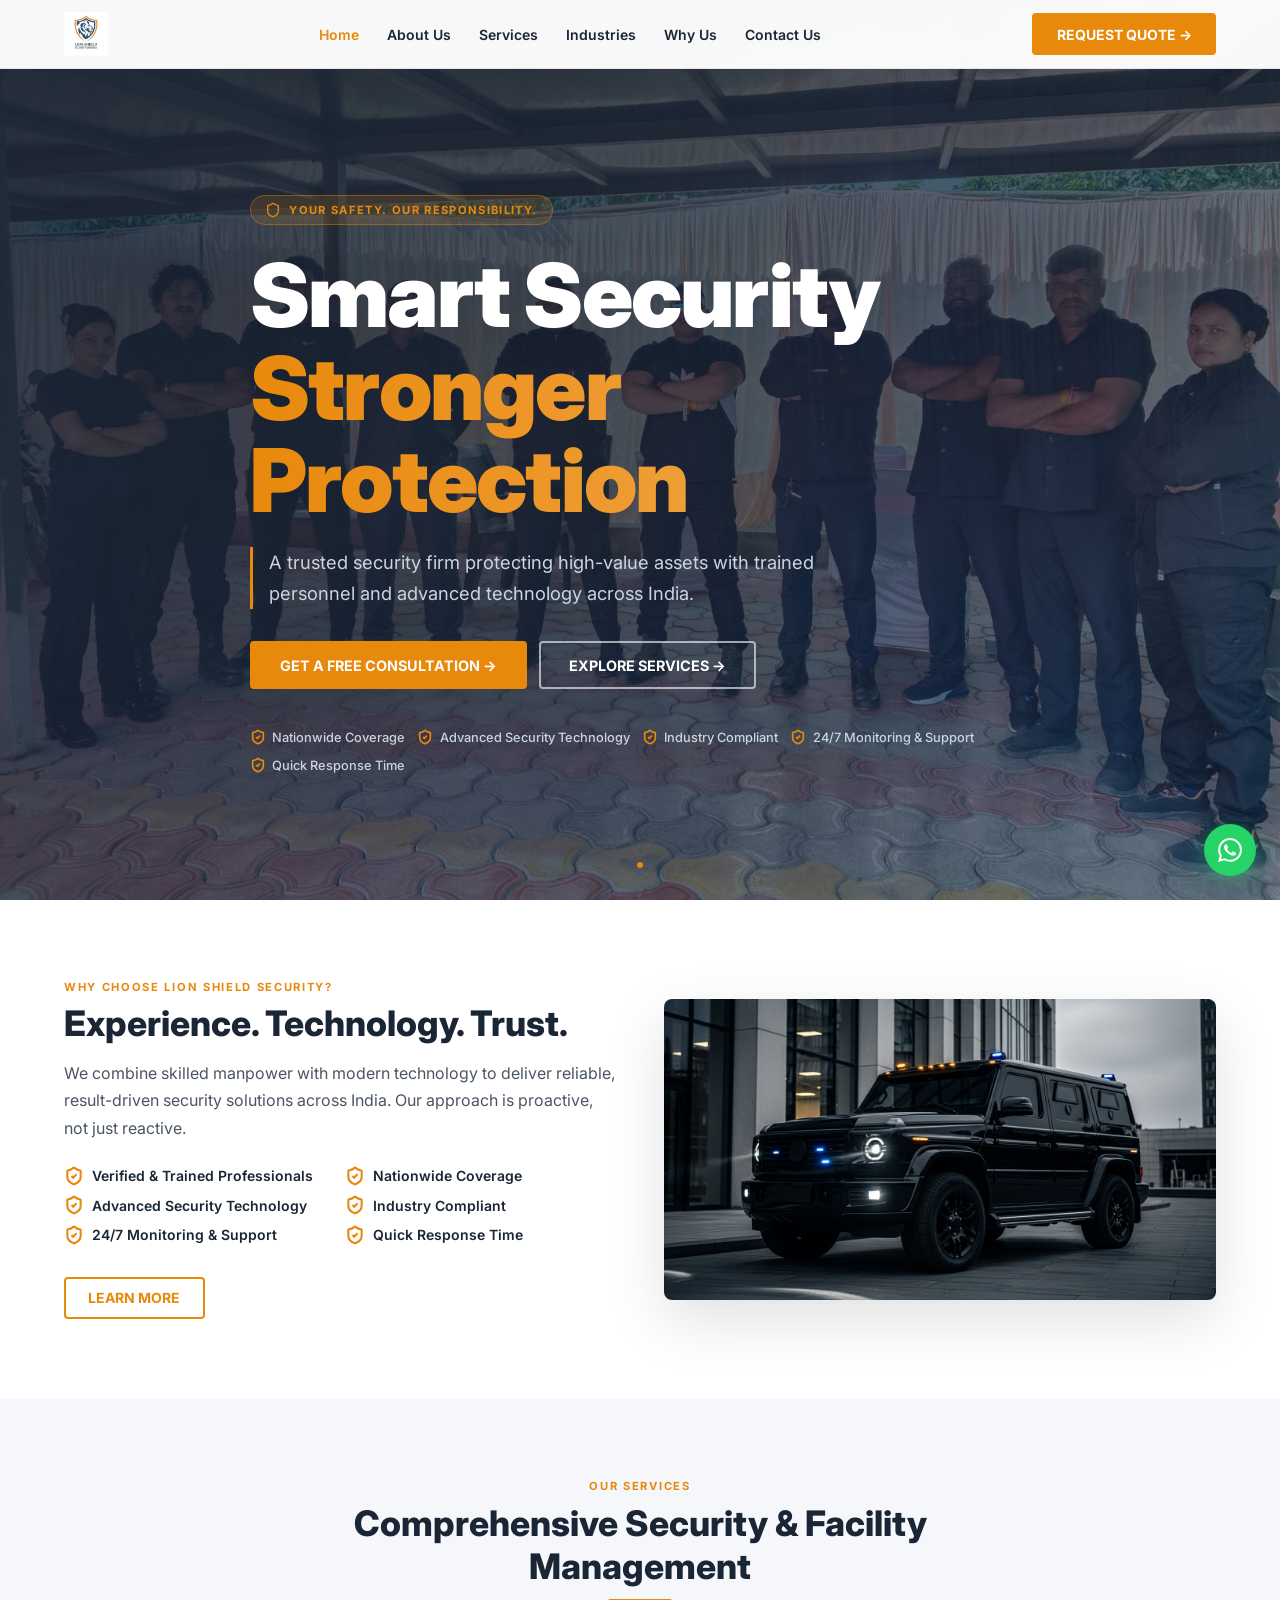
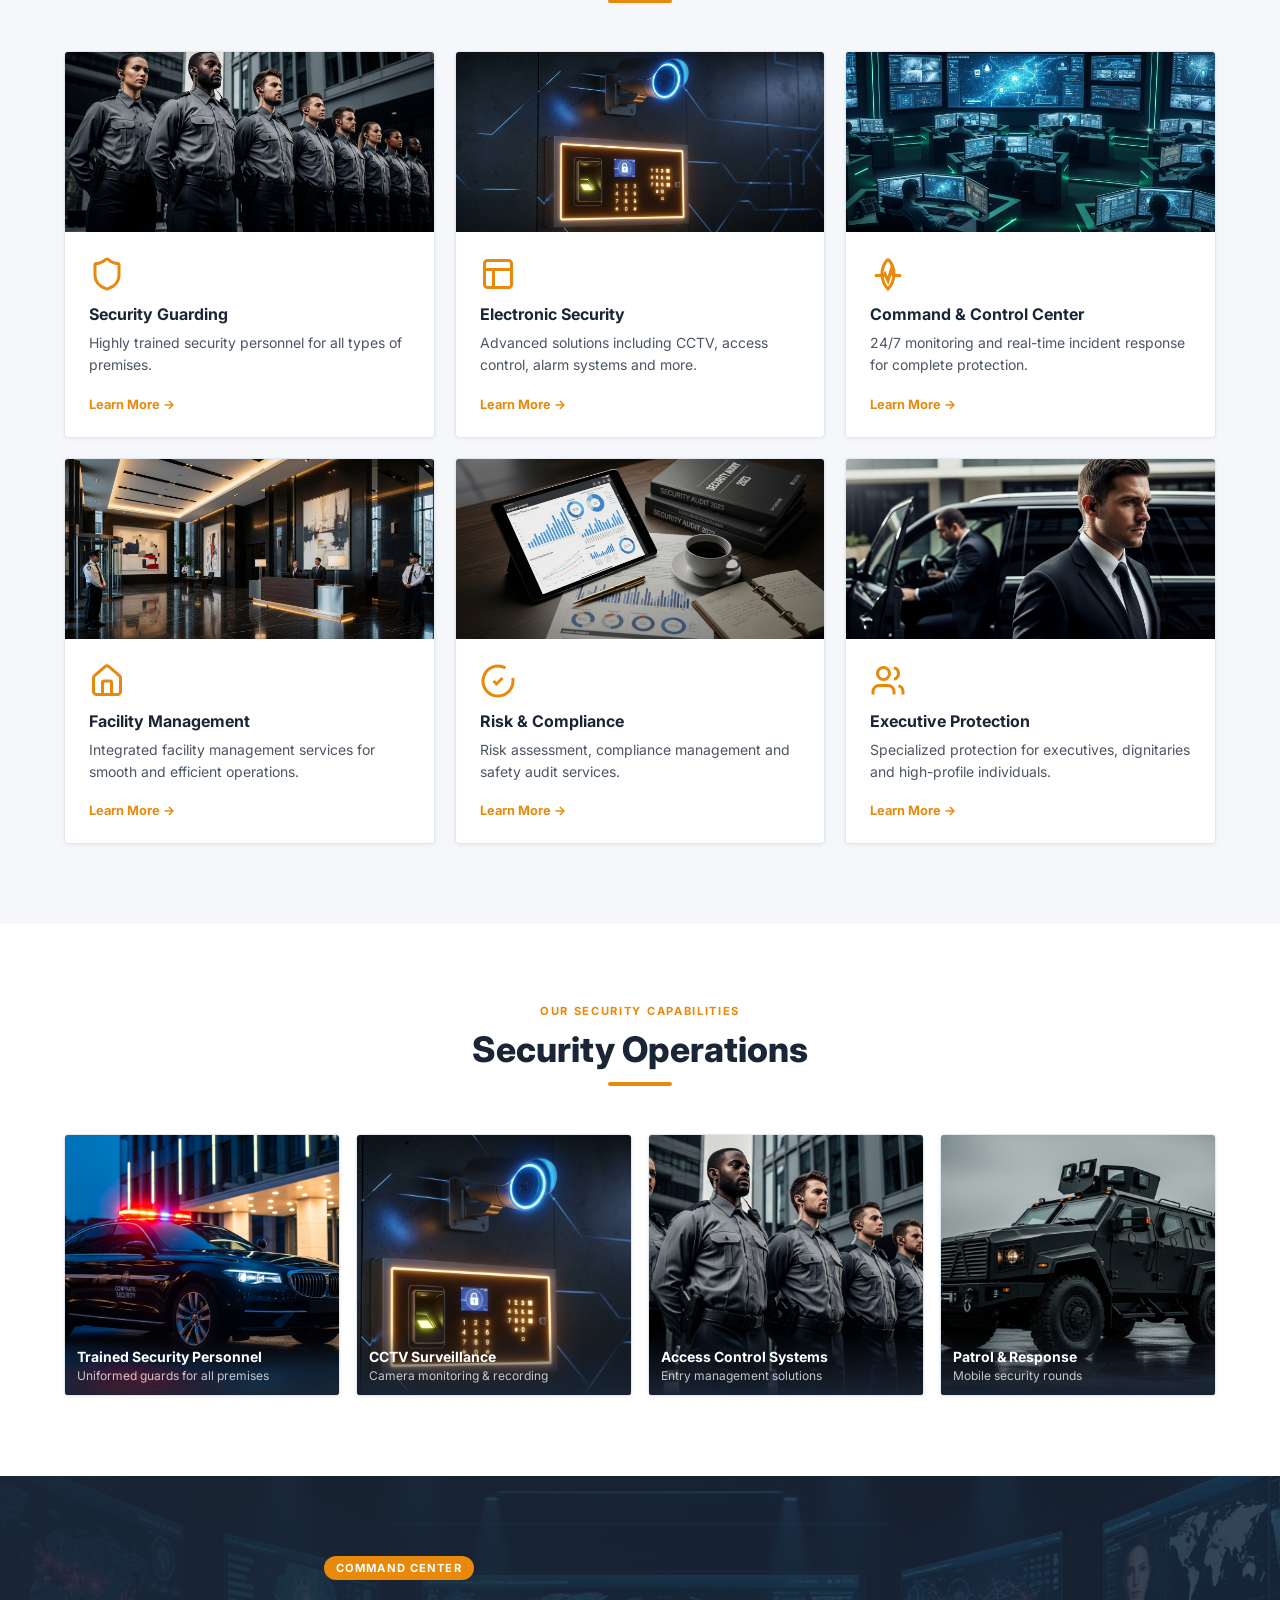
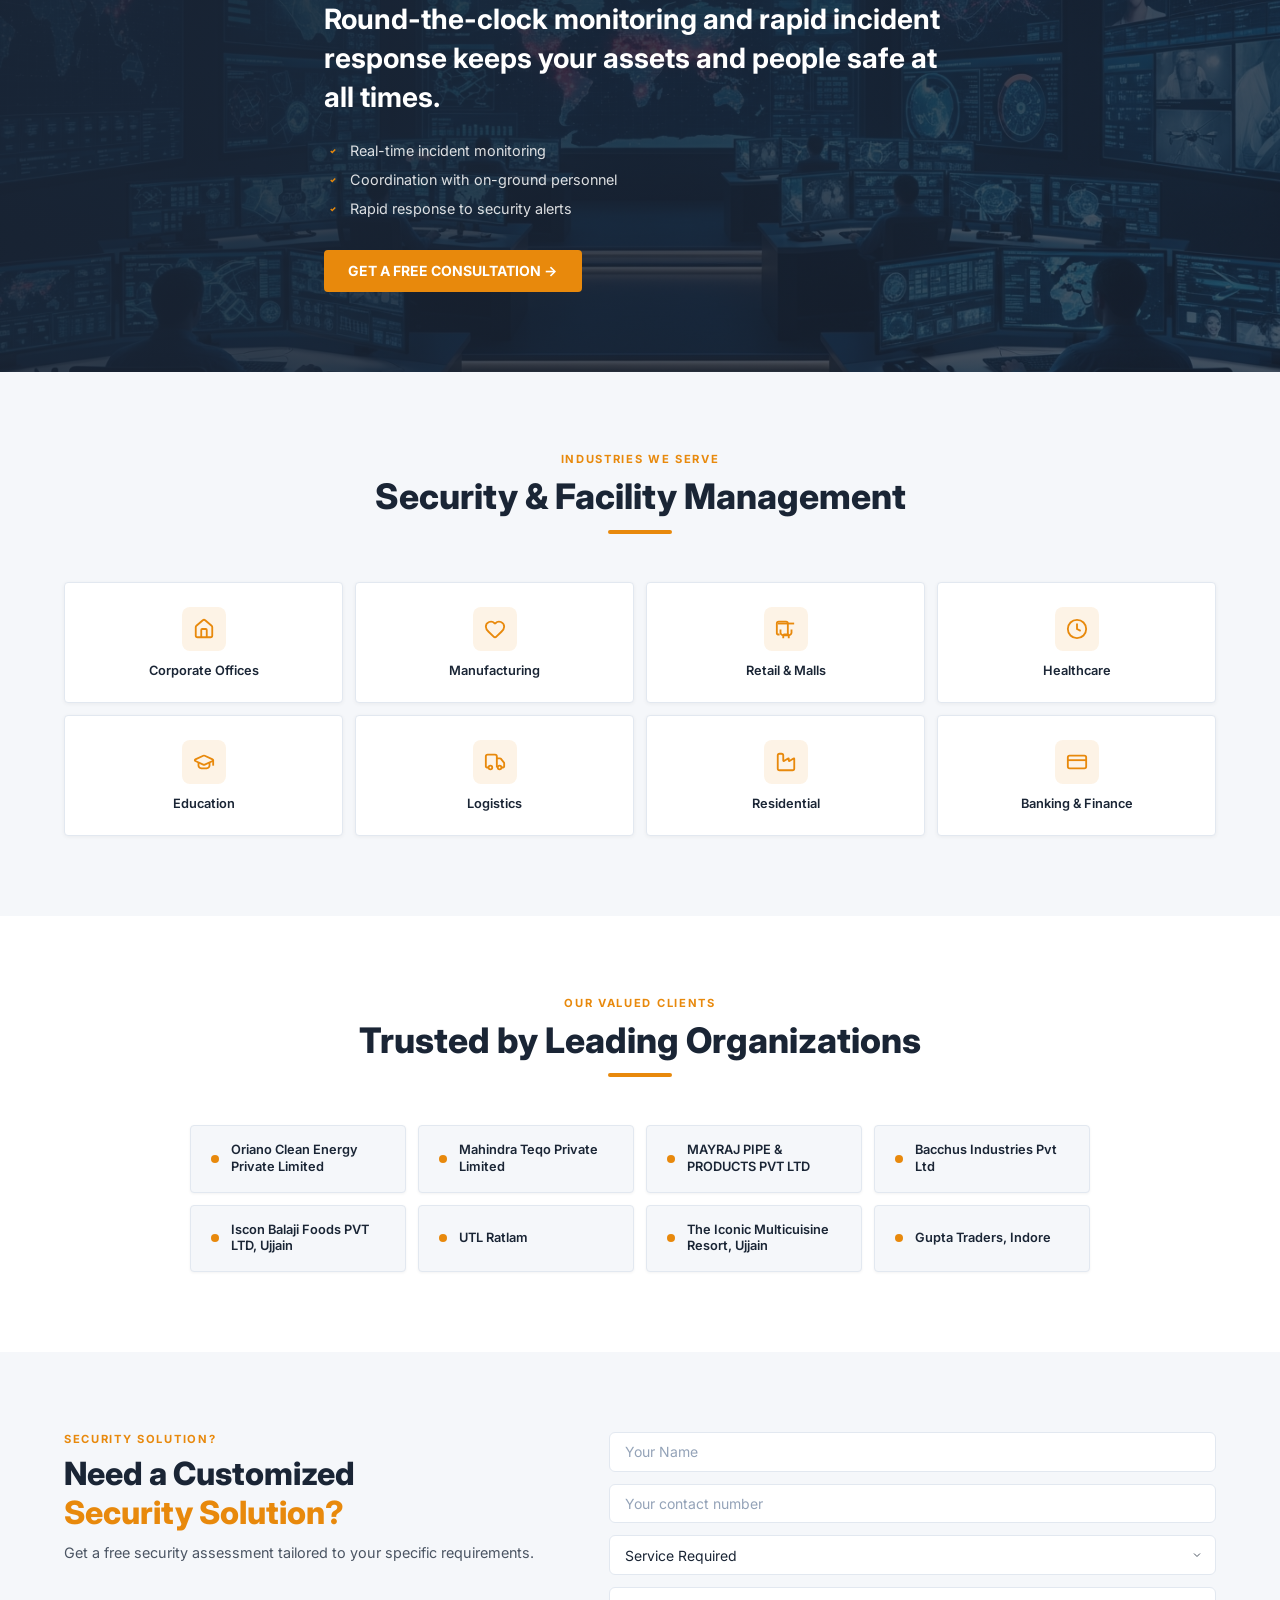
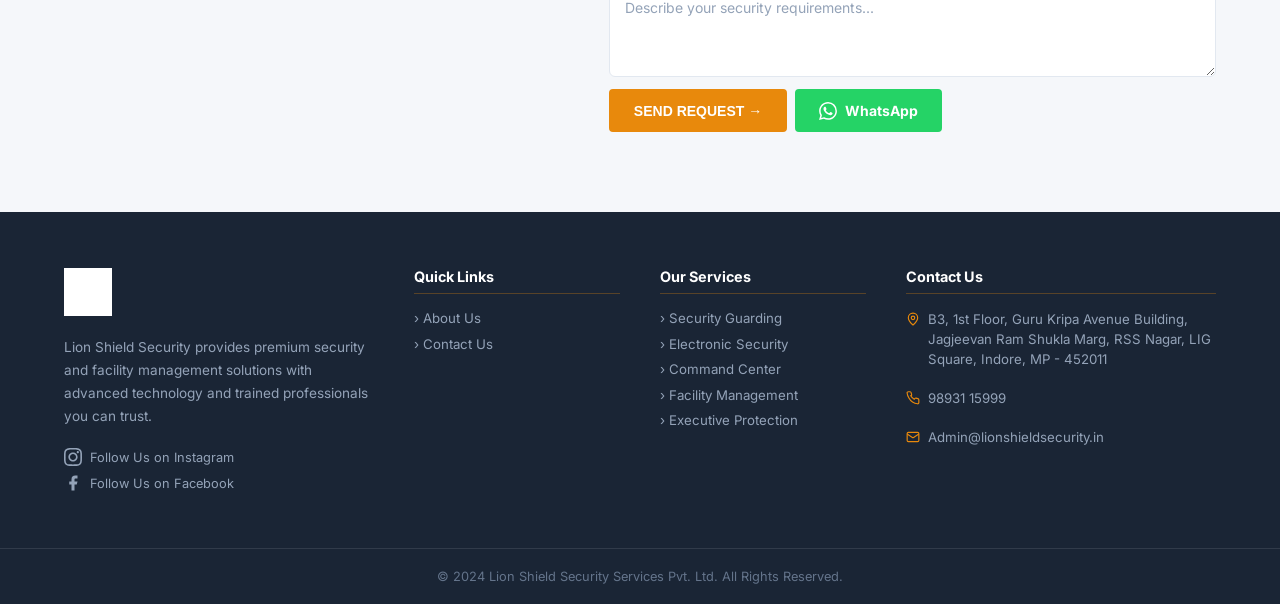
==== index.html @ ebe248c6 "Initial commit: Lion Shield Security website" ====
<!DOCTYPE html>
<html lang="en">
<head>
  <meta charset="UTF-8" />
  <meta name="viewport" content="width=device-width, initial-scale=1.0" />
  <title>Lion Shield Security</title>
  <meta name="description" content="Lion Shield Security — premium security and facility management solutions with advanced technology and trained professionals." />
  <link rel="icon" type="image/svg+xml" href="favicon.svg" />
  <link rel="preconnect" href="https://fonts.googleapis.com" />
  <link rel="preconnect" href="https://fonts.gstatic.com" crossorigin />
  <link href="https://fonts.googleapis.com/css2?family=Inter:wght@400;500;600;700;800;900&display=swap" rel="stylesheet" />
  <link rel="stylesheet" href="style.css" />
</head>
<body>

<!-- NAVBAR -->
<header class="navbar" id="navbar">
  <div class="container nav-inner">
    <a href="index.html" class="logo">
      <img src="logo.jpeg" alt="Lion Shield Security" class="logo-img" />
    </a>
    <nav class="nav-links">
      <a href="index.html" class="nav-link active">Home</a>
      <a href="about.html" class="nav-link">About Us</a>
      <a href="index.html#services" class="nav-link">Services</a>
      <a href="index.html#industries" class="nav-link">Industries</a>
      <a href="index.html#why-us" class="nav-link">Why Us</a>
      <a href="contact.html" class="nav-link">Contact Us</a>
    </nav>
    <div class="nav-actions">
      <a href="contact.html" class="btn btn-primary">REQUEST QUOTE →</a>
      <button class="hamburger" id="hamburger" aria-label="Toggle menu">
        <span></span><span></span><span></span>
      </button>
    </div>
  </div>
  <!-- Mobile Menu -->
  <div class="mobile-menu" id="mobileMenu">
    <a href="index.html" class="mobile-link">Home</a>
    <a href="about.html" class="mobile-link">About Us</a>
    <a href="index.html#services" class="mobile-link">Services</a>
    <a href="index.html#industries" class="mobile-link">Industries</a>
    <a href="index.html#why-us" class="mobile-link">Why Us</a>
    <a href="contact.html" class="mobile-link">Contact Us</a>
  </div>
</header>

<!-- HERO -->
<section class="hero" id="home">
  <div class="hero-bg">
    <img src="hero.jpeg" alt="Security Operations" class="hero-img" />
    <div class="hero-overlay"></div>
  </div>
  <div class="container hero-content">
    <div class="hero-badge">
      <svg width="16" height="16" viewBox="0 0 24 24" fill="none" stroke="currentColor" stroke-width="2"><path d="M20 13c0 5-3.5 7.5-7.66 8.95a1 1 0 0 1-.67-.01C7.5 20.5 4 18 4 13V6a1 1 0 0 1 1-1c2 0 4.5-1.2 6.24-2.72a1.17 1.17 0 0 1 1.52 0C14.51 3.81 17 5 19 5a1 1 0 0 1 1 1z"/></svg>
      Your Safety. Our Responsibility.
    </div>
    <h1 class="hero-title">
      <span class="text-white">Smart Security</span>
      <span class="text-gradient">Stronger Protection</span>
    </h1>
    <p class="hero-desc">A trusted security firm protecting high-value assets with trained personnel and advanced technology across India.</p>
    <div class="hero-btns">
      <a href="contact.html" class="btn btn-primary btn-lg">GET A FREE CONSULTATION →</a>
      <a href="index.html#services" class="btn btn-outline btn-lg">EXPLORE SERVICES →</a>
    </div>
    <div class="hero-features">
      <div class="hero-feature">
        <svg width="16" height="16" viewBox="0 0 24 24" fill="none" stroke="#E8890C" stroke-width="2.5"><path d="m9 12 2 2 4-4"/><path d="M20 13c0 5-3.5 7.5-7.66 8.95a1 1 0 0 1-.67-.01C7.5 20.5 4 18 4 13V6a1 1 0 0 1 1-1c2 0 4.5-1.2 6.24-2.72a1.17 1.17 0 0 1 1.52 0C14.51 3.81 17 5 19 5a1 1 0 0 1 1 1z"/></svg>
        Nationwide Coverage
      </div>
      <div class="hero-feature">
        <svg width="16" height="16" viewBox="0 0 24 24" fill="none" stroke="#E8890C" stroke-width="2.5"><path d="m9 12 2 2 4-4"/><path d="M20 13c0 5-3.5 7.5-7.66 8.95a1 1 0 0 1-.67-.01C7.5 20.5 4 18 4 13V6a1 1 0 0 1 1-1c2 0 4.5-1.2 6.24-2.72a1.17 1.17 0 0 1 1.52 0C14.51 3.81 17 5 19 5a1 1 0 0 1 1 1z"/></svg>
        Advanced Security Technology
      </div>
      <div class="hero-feature">
        <svg width="16" height="16" viewBox="0 0 24 24" fill="none" stroke="#E8890C" stroke-width="2.5"><path d="m9 12 2 2 4-4"/><path d="M20 13c0 5-3.5 7.5-7.66 8.95a1 1 0 0 1-.67-.01C7.5 20.5 4 18 4 13V6a1 1 0 0 1 1-1c2 0 4.5-1.2 6.24-2.72a1.17 1.17 0 0 1 1.52 0C14.51 3.81 17 5 19 5a1 1 0 0 1 1 1z"/></svg>
        Industry Compliant
      </div>
      <div class="hero-feature">
        <svg width="16" height="16" viewBox="0 0 24 24" fill="none" stroke="#E8890C" stroke-width="2.5"><path d="m9 12 2 2 4-4"/><path d="M20 13c0 5-3.5 7.5-7.66 8.95a1 1 0 0 1-.67-.01C7.5 20.5 4 18 4 13V6a1 1 0 0 1 1-1c2 0 4.5-1.2 6.24-2.72a1.17 1.17 0 0 1 1.52 0C14.51 3.81 17 5 19 5a1 1 0 0 1 1 1z"/></svg>
        24/7 Monitoring & Support
      </div>
      <div class="hero-feature">
        <svg width="16" height="16" viewBox="0 0 24 24" fill="none" stroke="#E8890C" stroke-width="2.5"><path d="m9 12 2 2 4-4"/><path d="M20 13c0 5-3.5 7.5-7.66 8.95a1 1 0 0 1-.67-.01C7.5 20.5 4 18 4 13V6a1 1 0 0 1 1-1c2 0 4.5-1.2 6.24-2.72a1.17 1.17 0 0 1 1.52 0C14.51 3.81 17 5 19 5a1 1 0 0 1 1 1z"/></svg>
        Quick Response Time
      </div>
    </div>
  </div>
  <div class="hero-scroll">
    <div class="scroll-dot"></div>
  </div>
</section>

<!-- WHY CHOOSE US -->
<section class="why-us section-pad bg-white" id="why-us">
  <div class="container why-grid">
    <div class="why-content fade-in">
      <div class="section-label">Why Choose Lion Shield Security?</div>
      <h2 class="section-title">Experience. Technology. Trust.</h2>
      <p class="section-desc">We combine skilled manpower with modern technology to deliver reliable, result-driven security solutions across India. Our approach is proactive, not just reactive.</p>
      <div class="why-features">
        <div class="why-feature">
          <svg width="20" height="20" viewBox="0 0 24 24" fill="none" stroke="#E8890C" stroke-width="2.5"><path d="m9 12 2 2 4-4"/><path d="M20 13c0 5-3.5 7.5-7.66 8.95a1 1 0 0 1-.67-.01C7.5 20.5 4 18 4 13V6a1 1 0 0 1 1-1c2 0 4.5-1.2 6.24-2.72a1.17 1.17 0 0 1 1.52 0C14.51 3.81 17 5 19 5a1 1 0 0 1 1 1z"/></svg>
          Verified & Trained Professionals
        </div>
        <div class="why-feature">
          <svg width="20" height="20" viewBox="0 0 24 24" fill="none" stroke="#E8890C" stroke-width="2.5"><path d="m9 12 2 2 4-4"/><path d="M20 13c0 5-3.5 7.5-7.66 8.95a1 1 0 0 1-.67-.01C7.5 20.5 4 18 4 13V6a1 1 0 0 1 1-1c2 0 4.5-1.2 6.24-2.72a1.17 1.17 0 0 1 1.52 0C14.51 3.81 17 5 19 5a1 1 0 0 1 1 1z"/></svg>
          Nationwide Coverage
        </div>
        <div class="why-feature">
          <svg width="20" height="20" viewBox="0 0 24 24" fill="none" stroke="#E8890C" stroke-width="2.5"><path d="m9 12 2 2 4-4"/><path d="M20 13c0 5-3.5 7.5-7.66 8.95a1 1 0 0 1-.67-.01C7.5 20.5 4 18 4 13V6a1 1 0 0 1 1-1c2 0 4.5-1.2 6.24-2.72a1.17 1.17 0 0 1 1.52 0C14.51 3.81 17 5 19 5a1 1 0 0 1 1 1z"/></svg>
          Advanced Security Technology
        </div>
        <div class="why-feature">
          <svg width="20" height="20" viewBox="0 0 24 24" fill="none" stroke="#E8890C" stroke-width="2.5"><path d="m9 12 2 2 4-4"/><path d="M20 13c0 5-3.5 7.5-7.66 8.95a1 1 0 0 1-.67-.01C7.5 20.5 4 18 4 13V6a1 1 0 0 1 1-1c2 0 4.5-1.2 6.24-2.72a1.17 1.17 0 0 1 1.52 0C14.51 3.81 17 5 19 5a1 1 0 0 1 1 1z"/></svg>
          Industry Compliant
        </div>
        <div class="why-feature">
          <svg width="20" height="20" viewBox="0 0 24 24" fill="none" stroke="#E8890C" stroke-width="2.5"><path d="m9 12 2 2 4-4"/><path d="M20 13c0 5-3.5 7.5-7.66 8.95a1 1 0 0 1-.67-.01C7.5 20.5 4 18 4 13V6a1 1 0 0 1 1-1c2 0 4.5-1.2 6.24-2.72a1.17 1.17 0 0 1 1.52 0C14.51 3.81 17 5 19 5a1 1 0 0 1 1 1z"/></svg>
          24/7 Monitoring & Support
        </div>
        <div class="why-feature">
          <svg width="20" height="20" viewBox="0 0 24 24" fill="none" stroke="#E8890C" stroke-width="2.5"><path d="m9 12 2 2 4-4"/><path d="M20 13c0 5-3.5 7.5-7.66 8.95a1 1 0 0 1-.67-.01C7.5 20.5 4 18 4 13V6a1 1 0 0 1 1-1c2 0 4.5-1.2 6.24-2.72a1.17 1.17 0 0 1 1.52 0C14.51 3.81 17 5 19 5a1 1 0 0 1 1 1z"/></svg>
          Quick Response Time
        </div>
      </div>
      <a href="about.html" class="btn btn-outline-dark">LEARN MORE</a>
    </div>
    <div class="why-image fade-in">
      <img src="images/vehicle-suv.png" alt="Security Vehicle" />
    </div>
  </div>
</section>

<!-- SERVICES -->
<section class="services section-pad bg-light" id="services">
  <div class="container">
    <div class="section-header">
      <div class="section-label">Our Services</div>
      <h2 class="section-title">Comprehensive Security & Facility Management</h2>
      <div class="title-bar mx-auto"></div>
    </div>
    <div class="services-grid">
      <div class="service-card fade-in">
        <div class="service-img">
          <img src="images/service-guarding.png" alt="Security Guarding" />
        </div>
        <div class="service-body">
          <div class="service-icon">
            <svg viewBox="0 0 24 24" fill="none" stroke="currentColor" stroke-width="2"><path d="M20 13c0 5-3.5 7.5-7.66 8.95a1 1 0 0 1-.67-.01C7.5 20.5 4 18 4 13V6a1 1 0 0 1 1-1c2 0 4.5-1.2 6.24-2.72a1.17 1.17 0 0 1 1.52 0C14.51 3.81 17 5 19 5a1 1 0 0 1 1 1z"/></svg>
          </div>
          <h3>Security Guarding</h3>
          <p>Highly trained security personnel for all types of premises.</p>
          <a href="contact.html" class="service-link">Learn More →</a>
        </div>
      </div>
      <div class="service-card fade-in">
        <div class="service-img">
          <img src="images/service-electronic.png" alt="Electronic Security" />
        </div>
        <div class="service-body">
          <div class="service-icon">
            <svg viewBox="0 0 24 24" fill="none" stroke="currentColor" stroke-width="2"><rect width="18" height="18" x="3" y="3" rx="2"/><path d="M3 9h18M9 21V9"/></svg>
          </div>
          <h3>Electronic Security</h3>
          <p>Advanced solutions including CCTV, access control, alarm systems and more.</p>
          <a href="contact.html" class="service-link">Learn More →</a>
        </div>
      </div>
      <div class="service-card fade-in">
        <div class="service-img">
          <img src="images/service-command.png" alt="Command & Control Center" />
        </div>
        <div class="service-body">
          <div class="service-icon">
            <svg viewBox="0 0 24 24" fill="none" stroke="currentColor" stroke-width="2"><path d="M3.22 13H9.5l.5-1 2 4.5 2-7 1.5 3.5h5.27"/><path d="M12 2a14.5 14.5 0 0 0 0 20 14.5 14.5 0 0 0 0-20"/></svg>
          </div>
          <h3>Command & Control Center</h3>
          <p>24/7 monitoring and real-time incident response for complete protection.</p>
          <a href="contact.html" class="service-link">Learn More →</a>
        </div>
      </div>
      <div class="service-card fade-in">
        <div class="service-img">
          <img src="images/service-facility.png" alt="Facility Management" />
        </div>
        <div class="service-body">
          <div class="service-icon">
            <svg viewBox="0 0 24 24" fill="none" stroke="currentColor" stroke-width="2"><path d="M3 10a2 2 0 0 1 .709-1.528l7-6a2 2 0 0 1 2.582 0l7 6A2 2 0 0 1 21 10v9a2 2 0 0 1-2 2H5a2 2 0 0 1-2-2z"/><path d="M15 21v-8a1 1 0 0 0-1-1h-4a1 1 0 0 0-1 1v8"/></svg>
          </div>
          <h3>Facility Management</h3>
          <p>Integrated facility management services for smooth and efficient operations.</p>
          <a href="contact.html" class="service-link">Learn More →</a>
        </div>
      </div>
      <div class="service-card fade-in">
        <div class="service-img">
          <img src="images/service-risk.png" alt="Risk & Compliance" />
        </div>
        <div class="service-body">
          <div class="service-icon">
            <svg viewBox="0 0 24 24" fill="none" stroke="currentColor" stroke-width="2"><path d="M21.801 10A10 10 0 1 1 17 3.335"/><path d="m9 12 2 2 4-4"/></svg>
          </div>
          <h3>Risk & Compliance</h3>
          <p>Risk assessment, compliance management and safety audit services.</p>
          <a href="contact.html" class="service-link">Learn More →</a>
        </div>
      </div>
      <div class="service-card fade-in">
        <div class="service-img">
          <img src="images/service-executive.png" alt="Executive Protection" />
        </div>
        <div class="service-body">
          <div class="service-icon">
            <svg viewBox="0 0 24 24" fill="none" stroke="currentColor" stroke-width="2"><path d="M16 21v-2a4 4 0 0 0-4-4H6a4 4 0 0 0-4 4v2"/><circle cx="9" cy="7" r="4"/><path d="M22 21v-2a4 4 0 0 0-3-3.87"/><path d="M16 3.128a4 4 0 0 1 0 7.744"/></svg>
          </div>
          <h3>Executive Protection</h3>
          <p>Specialized protection for executives, dignitaries and high-profile individuals.</p>
          <a href="contact.html" class="service-link">Learn More →</a>
        </div>
      </div>
    </div>
  </div>
</section>

<!-- SECURITY CAPABILITIES -->
<section class="capabilities section-pad bg-white">
  <div class="container">
    <div class="section-header">
      <div class="section-label">Our Security Capabilities</div>
      <h2 class="section-title">Security Operations</h2>
      <div class="title-bar mx-auto"></div>
    </div>
    <div class="caps-grid">
      <div class="cap-card fade-in">
        <div class="cap-img">
          <img src="images/fleet-patrol.png" alt="Trained Security Personnel" />
          <div class="cap-overlay">
            <h3>Trained Security Personnel</h3>
            <p>Uniformed guards for all premises</p>
          </div>
        </div>
      </div>
      <div class="cap-card fade-in">
        <div class="cap-img">
          <img src="images/service-electronic.png" alt="CCTV Surveillance" />
          <div class="cap-overlay">
            <h3>CCTV Surveillance</h3>
            <p>Camera monitoring & recording</p>
          </div>
        </div>
      </div>
      <div class="cap-card fade-in">
        <div class="cap-img">
          <img src="images/service-guarding.png" alt="Access Control Systems" />
          <div class="cap-overlay">
            <h3>Access Control Systems</h3>
            <p>Entry management solutions</p>
          </div>
        </div>
      </div>
      <div class="cap-card fade-in">
        <div class="cap-img">
          <img src="images/fleet-armored.png" alt="Patrol & Response" />
          <div class="cap-overlay">
            <h3>Patrol & Response</h3>
            <p>Mobile security rounds</p>
          </div>
        </div>
      </div>
    </div>
  </div>
</section>

<!-- COMMAND CENTER BANNER -->
<section class="command-banner">
  <img src="images/command-center.png" alt="Command Center" class="command-bg" />
  <div class="command-overlay"></div>
  <div class="container command-content">
    <div class="command-badge">Command Center</div>
    <h2>Round-the-clock monitoring and rapid incident response keeps your assets and people safe at all times.</h2>
    <ul class="command-list">
      <li>
        <svg viewBox="0 0 24 24" fill="none" stroke="#E8890C" stroke-width="2"><path d="m9 12 2 2 4-4"/></svg>
        Real-time incident monitoring
      </li>
      <li>
        <svg viewBox="0 0 24 24" fill="none" stroke="#E8890C" stroke-width="2"><path d="m9 12 2 2 4-4"/></svg>
        Coordination with on-ground personnel
      </li>
      <li>
        <svg viewBox="0 0 24 24" fill="none" stroke="#E8890C" stroke-width="2"><path d="m9 12 2 2 4-4"/></svg>
        Rapid response to security alerts
      </li>
    </ul>
    <a href="contact.html" class="btn btn-primary">GET A FREE CONSULTATION →</a>
  </div>
</section>

<!-- INDUSTRIES -->
<section class="industries section-pad bg-light" id="industries">
  <div class="container">
    <div class="section-header">
      <div class="section-label">Industries We Serve</div>
      <h2 class="section-title">Security & Facility Management</h2>
      <div class="title-bar mx-auto"></div>
    </div>
    <div class="industries-grid">
      <div class="industry-card fade-in">
        <div class="industry-icon">
          <svg viewBox="0 0 24 24" fill="none" stroke="currentColor" stroke-width="2"><path d="M3 10a2 2 0 0 1 .709-1.528l7-6a2 2 0 0 1 2.582 0l7 6A2 2 0 0 1 21 10v9a2 2 0 0 1-2 2H5a2 2 0 0 1-2-2z"/><path d="M15 21v-8a1 1 0 0 0-1-1h-4a1 1 0 0 0-1 1v8"/></svg>
        </div>
        <span>Corporate Offices</span>
      </div>
      <div class="industry-card fade-in">
        <div class="industry-icon">
          <svg viewBox="0 0 24 24" fill="none" stroke="currentColor" stroke-width="2"><path d="M2 9.5a5.5 5.5 0 0 1 9.591-3.676.56.56 0 0 0 .818 0A5.49 5.49 0 0 1 22 9.5c0 2.29-1.5 4-3 5.5l-5.492 5.313a2 2 0 0 1-3 .019L5 15c-1.5-1.5-3-3.2-3-5.5"/></svg>
        </div>
        <span>Manufacturing</span>
      </div>
      <div class="industry-card fade-in">
        <div class="industry-icon">
          <svg viewBox="0 0 24 24" fill="none" stroke="currentColor" stroke-width="2"><path d="M6 12.5V16a6 3 0 0 0 12 0v-3.5"/><path d="M3.103 6.034h17.794"/><path d="M14 18V6a2 2 0 0 0-2-2H4a2 2 0 0 0-2 2v11a1 1 0 0 0 1 1h2"/><path d="M9 22v-3a1 1 0 0 1 1-1h4a1 1 0 0 1 1 1v3"/></svg>
        </div>
        <span>Retail & Malls</span>
      </div>
      <div class="industry-card fade-in">
        <div class="industry-icon">
          <svg viewBox="0 0 24 24" fill="none" stroke="currentColor" stroke-width="2"><path d="M12 6v6l4 2"/><circle cx="12" cy="12" r="10"/></svg>
        </div>
        <span>Healthcare</span>
      </div>
      <div class="industry-card fade-in">
        <div class="industry-icon">
          <svg viewBox="0 0 24 24" fill="none" stroke="currentColor" stroke-width="2"><path d="M21.42 10.922a1 1 0 0 0-.019-1.838L12.83 5.18a2 2 0 0 0-1.66 0L2.6 9.08a1 1 0 0 0 0 1.832l8.57 3.908a2 2 0 0 0 1.66 0z"/><path d="M22 10v6"/><path d="M6 12.5V16a6 3 0 0 0 12 0v-3.5"/></svg>
        </div>
        <span>Education</span>
      </div>
      <div class="industry-card fade-in">
        <div class="industry-icon">
          <svg viewBox="0 0 24 24" fill="none" stroke="currentColor" stroke-width="2"><path d="M19 18h2a1 1 0 0 0 1-1v-3.65a1 1 0 0 0-.22-.624l-3.48-4.35A1 1 0 0 0 17.52 8H14"/><path d="M14 18V6a2 2 0 0 0-2-2H4a2 2 0 0 0-2 2v11a1 1 0 0 0 1 1h2"/><circle cx="7" cy="18" r="2"/><circle cx="17" cy="18" r="2"/></svg>
        </div>
        <span>Logistics</span>
      </div>
      <div class="industry-card fade-in">
        <div class="industry-icon">
          <svg viewBox="0 0 24 24" fill="none" stroke="currentColor" stroke-width="2"><path d="M3 19a2 2 0 0 0 2 2h14a2 2 0 0 0 2-2V8.5a.5.5 0 0 0-.769-.422l-4.462 2.844A.5.5 0 0 1 15 10.5v-2a.5.5 0 0 0-.769-.422L9.77 10.922A.5.5 0 0 1 9 10.5V5a2 2 0 0 0-2-2H5a2 2 0 0 0-2 2z"/></svg>
        </div>
        <span>Residential</span>
      </div>
      <div class="industry-card fade-in">
        <div class="industry-icon">
          <svg viewBox="0 0 24 24" fill="none" stroke="currentColor" stroke-width="2"><rect width="20" height="14" x="2" y="5" rx="2"/><line x1="2" x2="22" y1="10" y2="10"/></svg>
        </div>
        <span>Banking & Finance</span>
      </div>
    </div>
  </div>
</section>

<!-- CLIENTS -->
<section class="clients section-pad bg-white">
  <div class="container">
    <div class="section-header">
      <div class="section-label">Our Valued Clients</div>
      <h2 class="section-title">Trusted by Leading Organizations</h2>
      <div class="title-bar mx-auto"></div>
    </div>
    <div class="clients-grid">
      <div class="client-card fade-in"><div class="client-dot"></div><span>Oriano Clean Energy Private Limited</span></div>
      <div class="client-card fade-in"><div class="client-dot"></div><span>Mahindra Teqo Private Limited</span></div>
      <div class="client-card fade-in"><div class="client-dot"></div><span>MAYRAJ PIPE & PRODUCTS PVT LTD</span></div>
      <div class="client-card fade-in"><div class="client-dot"></div><span>Bacchus Industries Pvt Ltd</span></div>
      <div class="client-card fade-in"><div class="client-dot"></div><span>Iscon Balaji Foods PVT LTD, Ujjain</span></div>
      <div class="client-card fade-in"><div class="client-dot"></div><span>UTL Ratlam</span></div>
      <div class="client-card fade-in"><div class="client-dot"></div><span>The Iconic Multicuisine Resort, Ujjain</span></div>
      <div class="client-card fade-in"><div class="client-dot"></div><span>Gupta Traders, Indore</span></div>
    </div>
  </div>
</section>

<!-- CTA / REQUEST QUOTE -->
<section class="cta-section section-pad bg-light">
  <div class="container cta-inner">
    <div class="cta-text fade-in">
      <div class="section-label">Security Solution?</div>
      <h2 class="cta-title">Need a Customized <br><span class="text-accent">Security Solution?</span></h2>
      <p>Get a free security assessment tailored to your specific requirements.</p>
    </div>
    <div class="cta-form fade-in">
      <form>
        <input type="text" placeholder="Your Name" class="form-input" />
        <input type="tel" placeholder="Your contact number" class="form-input" />
        <select class="form-input form-select">
          <option value="">Service Required</option>
          <option>Security Guarding</option>
          <option>Electronic Security</option>
          <option>Command & Control Center</option>
          <option>Facility Management</option>
          <option>Risk & Compliance</option>
          <option>Executive Protection</option>
        </select>
        <textarea class="form-input form-textarea" rows="3" placeholder="Describe your security requirements..."></textarea>
        <div class="cta-form-btns">
          <button type="submit" class="btn btn-primary">SEND REQUEST →</button>
          <a href="https://wa.me/919893115999?text=Hi%2C%20I'd%20like%20to%20request%20a%20security%20quote." target="_blank" class="btn btn-whatsapp">
            <svg width="18" height="18" viewBox="0 0 24 24" fill="currentColor"><path d="M17.472 14.382c-.297-.149-1.758-.867-2.03-.967-.273-.099-.471-.148-.67.15-.197.297-.767.966-.94 1.164-.173.199-.347.223-.644.075-.297-.15-1.255-.463-2.39-1.475-.883-.788-1.48-1.761-1.653-2.059-.173-.297-.018-.458.13-.606.134-.133.298-.347.446-.52.149-.174.198-.298.298-.497.099-.198.05-.371-.025-.52-.075-.149-.669-1.612-.916-2.207-.242-.579-.487-.5-.669-.51-.173-.008-.371-.01-.57-.01-.198 0-.52.074-.792.372-.272.297-1.04 1.016-1.04 2.479 0 1.462 1.065 2.875 1.213 3.074.149.198 2.096 3.2 5.077 4.487.709.306 1.262.489 1.694.625.712.227 1.36.195 1.871.118.571-.085 1.758-.719 2.006-1.413.248-.694.248-1.289.173-1.413-.074-.124-.272-.198-.57-.347m-5.421 7.403h-.004a9.87 9.87 0 0 1-5.031-1.378l-.361-.214-3.741.982.998-3.648-.235-.374a9.86 9.86 0 0 1-1.51-5.26c.001-5.45 4.436-9.884 9.888-9.884 2.64 0 5.122 1.03 6.988 2.898a9.825 9.825 0 0 1 2.893 6.994c-.003 5.45-4.437 9.884-9.885 9.884m8.413-18.297A11.815 11.815 0 0 0 12.05 0C5.495 0 .16 5.335.157 11.892c0 2.096.547 4.142 1.588 5.945L.057 24l6.305-1.654a11.882 11.882 0 0 0 5.683 1.448h.005c6.554 0 11.89-5.335 11.893-11.893a11.821 11.821 0 0 0-3.48-8.413z"/></svg>
            WhatsApp
          </a>
        </div>
      </form>
    </div>
  </div>
</section>

<!-- FOOTER -->
<footer class="footer">
  <div class="container footer-grid">
    <div class="footer-brand">
      <div class="logo footer-logo">
        <img src="logo.jpeg" alt="Lion Shield Security" class="logo-img" />
      </div>
      <p>Lion Shield Security provides premium security and facility management solutions with advanced technology and trained professionals you can trust.</p>
      <a href="https://www.instagram.com/lion_shield_mp?igsh=a2U0Y2tpaGhpNG1w" target="_blank" class="footer-social">
        <svg width="18" height="18" viewBox="0 0 24 24" fill="currentColor"><path d="M12 2.163c3.204 0 3.584.012 4.85.07 3.252.148 4.771 1.691 4.919 4.919.058 1.265.069 1.645.069 4.849 0 3.205-.012 3.584-.069 4.849-.149 3.225-1.664 4.771-4.919 4.919-1.266.058-1.644.07-4.85.07-3.204 0-3.584-.012-4.849-.07-3.26-.149-4.771-1.699-4.919-4.92-.058-1.265-.07-1.644-.07-4.849 0-3.204.013-3.583.07-4.849.149-3.227 1.664-4.771 4.919-4.919 1.266-.057 1.645-.069 4.849-.069zm0-2.163c-3.259 0-3.667.014-4.947.072-4.358.2-6.78 2.618-6.98 6.98-.059 1.281-.073 1.689-.073 4.948 0 3.259.014 3.668.072 4.948.2 4.358 2.618 6.78 6.98 6.98 1.281.058 1.689.072 4.948.072 3.259 0 3.668-.014 4.948-.072 4.354-.2 6.782-2.618 6.979-6.98.059-1.28.073-1.689.073-4.948 0-3.259-.014-3.667-.072-4.947-.196-4.354-2.617-6.78-6.979-6.98-1.281-.059-1.69-.073-4.949-.073zm0 5.838c-3.403 0-6.162 2.759-6.162 6.162s2.759 6.163 6.162 6.163 6.162-2.759 6.162-6.163c0-3.403-2.759-6.162-6.162-6.162zm0 10.162c-2.209 0-4-1.79-4-4 0-2.209 1.791-4 4-4s4 1.791 4 4c0 2.21-1.791 4-4 4zm6.406-11.845c-.796 0-1.441.645-1.441 1.44s.645 1.44 1.441 1.44c.795 0 1.439-.645 1.439-1.44s-.644-1.44-1.439-1.44z"/></svg>
        Follow Us on Instagram
      </a>
      <a href="https://www.facebook.com/profile.php?id=61590416889529" target="_blank" class="footer-social">
        <svg width="18" height="18" viewBox="0 0 24 24" fill="currentColor"><path d="M18 2h-3a5 5 0 0 0-5 5v3H7v4h3v8h4v-8h3l1-4h-4V7a1 1 0 0 1 1-1h3z"/></svg>
        Follow Us on Facebook
      </a>
    </div>
    <div class="footer-col">
      <h4>Quick Links</h4>
      <ul>
        <li><a href="about.html">› About Us</a></li>
        <li><a href="contact.html">› Contact Us</a></li>
      </ul>
    </div>
    <div class="footer-col">
      <h4>Our Services</h4>
      <ul>
        <li><a href="index.html#services">› Security Guarding</a></li>
        <li><a href="index.html#services">› Electronic Security</a></li>
        <li><a href="index.html#services">› Command Center</a></li>
        <li><a href="index.html#services">› Facility Management</a></li>
        <li><a href="index.html#services">› Executive Protection</a></li>
      </ul>
    </div>
    <div class="footer-col">
      <h4>Contact Us</h4>
      <ul class="footer-contact">
        <li>
          <svg width="14" height="14" viewBox="0 0 24 24" fill="none" stroke="#E8890C" stroke-width="2"><path d="M20 10c0 4.993-5.539 10.193-7.399 11.799a1 1 0 0 1-1.202 0C9.539 20.193 4 14.993 4 10a8 8 0 0 1 16 0"/><circle cx="12" cy="10" r="3"/></svg>
          B3, 1st Floor, Guru Kripa Avenue Building, Jagjeevan Ram Shukla Marg, RSS Nagar, LIG Square, Indore, MP - 452011
        </li>
        <li>
          <svg width="14" height="14" viewBox="0 0 24 24" fill="none" stroke="#E8890C" stroke-width="2"><path d="M22 16.92v3a2 2 0 0 1-2.18 2 19.79 19.79 0 0 1-8.63-3.07A19.5 19.5 0 0 1 4.99 12 19.79 19.79 0 0 1 1.88 3.4 2 2 0 0 1 3.89 1.25h3a2 2 0 0 1 2 1.72 12.84 12.84 0 0 0 .7 2.81 2 2 0 0 1-.45 2.11L8.09 8a16 16 0 0 0 6 6l1.27-1.27a2 2 0 0 1 2.11-.45 12.84 12.84 0 0 0 2.81.7A2 2 0 0 1 22 14.92z"/></svg>
          <a href="tel:9893115999">98931 15999</a>
        </li>
        <li>
          <svg width="14" height="14" viewBox="0 0 24 24" fill="none" stroke="#E8890C" stroke-width="2"><rect width="20" height="16" x="2" y="4" rx="2"/><path d="m22 7-8.97 5.7a1.94 1.94 0 0 1-2.06 0L2 7"/></svg>
          <a href="mailto:Admin@lionshieldsecurity.in">Admin@lionshieldsecurity.in</a>
        </li>
      </ul>
    </div>
  </div>
  <div class="footer-bottom">
    <div class="container">
      <p>© 2024 Lion Shield Security Services Pvt. Ltd. All Rights Reserved.</p>
    </div>
  </div>
</footer>

<!-- WhatsApp Float -->
<a href="https://wa.me/919893115999?text=Hi%2C%20I%20would%20like%20to%20enquire%20about%20your%20security%20services." target="_blank" class="whatsapp-float" aria-label="WhatsApp">
  <svg width="24" height="24" viewBox="0 0 24 24" fill="currentColor"><path d="M17.472 14.382c-.297-.149-1.758-.867-2.03-.967-.273-.099-.471-.148-.67.15-.197.297-.767.966-.94 1.164-.173.199-.347.223-.644.075-.297-.15-1.255-.463-2.39-1.475-.883-.788-1.48-1.761-1.653-2.059-.173-.297-.018-.458.13-.606.134-.133.298-.347.446-.52.149-.174.198-.298.298-.497.099-.198.05-.371-.025-.52-.075-.149-.669-1.612-.916-2.207-.242-.579-.487-.5-.669-.51-.173-.008-.371-.01-.57-.01-.198 0-.52.074-.792.372-.272.297-1.04 1.016-1.04 2.479 0 1.462 1.065 2.875 1.213 3.074.149.198 2.096 3.2 5.077 4.487.709.306 1.262.489 1.694.625.712.227 1.36.195 1.871.118.571-.085 1.758-.719 2.006-1.413.248-.694.248-1.289.173-1.413-.074-.124-.272-.198-.57-.347m-5.421 7.403h-.004a9.87 9.87 0 0 1-5.031-1.378l-.361-.214-3.741.982.998-3.648-.235-.374a9.86 9.86 0 0 1-1.51-5.26c.001-5.45 4.436-9.884 9.888-9.884 2.64 0 5.122 1.03 6.988 2.898a9.825 9.825 0 0 1 2.893 6.994c-.003 5.45-4.437 9.884-9.885 9.884m8.413-18.297A11.815 11.815 0 0 0 12.05 0C5.495 0 .16 5.335.157 11.892c0 2.096.547 4.142 1.588 5.945L.057 24l6.305-1.654a11.882 11.882 0 0 0 5.683 1.448h.005c6.554 0 11.89-5.335 11.893-11.893a11.821 11.821 0 0 0-3.48-8.413z"/></svg>
</a>

<script src="main.js"></script>
</body>
</html>
---- style.css ----
/* ============================================================
   LION SHIELD SECURITY — style.css
   Colors: Primary #1A2535 (dark navy), Accent #E8890C (orange)
   Light bg #F5F7FA, Border #E2E8F0
   ============================================================ */

*, *::before, *::after { box-sizing: border-box; margin: 0; padding: 0; }

:root {
  --primary: #1A2535;
  --accent: #E8890C;
  --accent-hover: #C97B0A;
  --accent-light: rgba(232,137,12,0.1);
  --light: #F5F7FA;
  --border: #E2E8F0;
  --text: #1A2535;
  --muted: #4B5563;
  --white: #fff;
}

html { scroll-behavior: smooth; }
body { font-family: 'Inter', sans-serif; color: var(--text); background: var(--white); overflow-x: hidden; }

a { text-decoration: none; color: inherit; }
img { display: block; max-width: 100%; }

/* CONTAINER */
.container { max-width: 1200px; margin: 0 auto; padding: 0 1.5rem; }
.section-pad { padding: 4rem 0; }
@media (min-width: 768px) { .section-pad { padding: 5rem 0; } }

/* TYPOGRAPHY UTILITIES */
.text-white { color: #fff; }
.text-gradient { background: linear-gradient(to right, #E8890C, #F5AE58); -webkit-background-clip: text; -webkit-text-fill-color: transparent; background-clip: text; }
.text-accent { color: var(--accent); }
.bg-white { background: var(--white); }
.bg-light { background: var(--light); }
.mx-auto { margin-left: auto; margin-right: auto; }

/* SECTION HEADER */
.section-header { text-align: center; max-width: 680px; margin: 0 auto 3rem; }
.section-label { font-size: 0.7rem; font-weight: 700; letter-spacing: 0.15em; text-transform: uppercase; color: var(--accent); margin-bottom: 0.6rem; }
.section-title { font-size: 1.75rem; font-weight: 800; color: var(--primary); line-height: 1.2; margin-bottom: 0.75rem; }
@media (min-width: 768px) { .section-title { font-size: 2.2rem; } }
.title-bar { width: 4rem; height: 4px; background: var(--accent); border-radius: 2px; }
.title-bar.mx-auto { margin: 0 auto; }

/* BUTTONS */
.btn { display: inline-flex; align-items: center; gap: 0.5rem; padding: 0.65rem 1.4rem; font-size: 0.875rem; font-weight: 700; border-radius: 4px; border: 2px solid transparent; cursor: pointer; transition: all 0.2s; white-space: nowrap; }
.btn-primary { background: var(--accent); color: #fff; border-color: var(--accent); }
.btn-primary:hover { background: var(--accent-hover); border-color: var(--accent-hover); }
.btn-outline { background: transparent; color: #fff; border-color: rgba(255,255,255,0.6); }
.btn-outline:hover { background: rgba(255,255,255,0.1); border-color: #fff; }
.btn-outline-dark { background: transparent; color: var(--accent); border-color: var(--accent); }
.btn-outline-dark:hover { background: var(--accent); color: #fff; }
.btn-whatsapp { background: #25D366; color: #fff; border-color: #25D366; }
.btn-whatsapp:hover { background: #1da851; border-color: #1da851; }
.btn-lg { padding: 0.85rem 1.75rem; font-size: 0.9rem; }
.btn-sm { padding: 0.45rem 1rem; font-size: 0.8rem; }

/* ============================================================
   NAVBAR
   ============================================================ */
.navbar {
  position: fixed; top: 0; left: 0; right: 0; z-index: 100;
  background: rgba(255,255,255,0.97);
  backdrop-filter: blur(12px);
  border-bottom: 1px solid var(--border);
  transition: box-shadow 0.3s;
}
.navbar.scrolled { box-shadow: 0 2px 20px rgba(0,0,0,0.08); }
.nav-inner { display: flex; align-items: center; justify-content: space-between; height: 68px; gap: 1rem; }

.logo { display: flex; align-items: center; }
.logo-img { height: 44px; width: auto; object-fit: contain; display: block; }

.nav-links { display: none; align-items: center; gap: 1.75rem; }
@media (min-width: 1024px) { .nav-links { display: flex; } }
.nav-link { font-size: 0.875rem; font-weight: 600; color: var(--primary); transition: color 0.2s; }
.nav-link:hover, .nav-link.active { color: var(--accent); }

.nav-actions { display: flex; align-items: center; gap: 0.75rem; }
.nav-actions .btn { display: none; }
@media (min-width: 1024px) { .nav-actions .btn { display: inline-flex; } }

.hamburger { display: flex; flex-direction: column; gap: 5px; background: none; border: none; cursor: pointer; padding: 4px; }
.hamburger span { display: block; width: 22px; height: 2px; background: var(--primary); border-radius: 2px; transition: all 0.3s; }
.hamburger.open span:nth-child(1) { transform: translateY(7px) rotate(45deg); }
.hamburger.open span:nth-child(2) { opacity: 0; }
.hamburger.open span:nth-child(3) { transform: translateY(-7px) rotate(-45deg); }
@media (min-width: 1024px) { .hamburger { display: none; } }

.mobile-menu { display: none; flex-direction: column; padding: 0.5rem 1.5rem 1rem; border-top: 1px solid var(--border); background: var(--white); }
.mobile-menu.open { display: flex; }
.mobile-link { padding: 0.75rem 0; font-size: 1rem; font-weight: 600; color: var(--primary); border-bottom: 1px solid var(--border); transition: color 0.2s; }
.mobile-link:last-child { border-bottom: none; }
.mobile-link:hover { color: var(--accent); }

/* ============================================================
   HERO
   ============================================================ */
.hero { position: relative; min-height: 100vh; display: flex; align-items: center; overflow: hidden; padding-top: 68px; }
.hero-bg { position: absolute; inset: 0; }
.hero-img { width: 100%; height: 100%; object-fit: cover; object-position: center; }
.hero-overlay { position: absolute; inset: 0; background: linear-gradient(135deg, rgba(26,37,53,0.92) 0%, rgba(26,37,53,0.7) 60%, rgba(26,37,53,0.5) 100%); }
.hero-content { position: relative; z-index: 2; padding: 4rem 0; max-width: 780px; text-align: left; }
.hero-badge { display: inline-flex; align-items: center; gap: 0.5rem; background: rgba(232,137,12,0.15); border: 1px solid rgba(232,137,12,0.4); color: var(--accent); font-size: 0.7rem; font-weight: 700; letter-spacing: 0.12em; text-transform: uppercase; padding: 0.4rem 0.9rem; border-radius: 50px; margin-bottom: 1.5rem; }
.hero-badge svg { flex-shrink: 0; }
.hero-title { font-size: clamp(2.5rem, 7vw, 5.5rem); font-weight: 900; line-height: 1.05; letter-spacing: -0.02em; margin-bottom: 1.25rem; }
.hero-title span { display: block; }
.hero-desc { font-size: clamp(1rem, 2vw, 1.15rem); color: #cbd5e1; max-width: 580px; margin-bottom: 2rem; line-height: 1.7; border-left: 3px solid var(--accent); padding-left: 1rem; }
.hero-btns { display: flex; flex-wrap: wrap; gap: 0.75rem; margin-bottom: 2.5rem; }
.hero-features { display: flex; flex-wrap: wrap; gap: 0.75rem; }
.hero-feature { display: flex; align-items: center; gap: 0.4rem; color: #cbd5e1; font-size: 0.8rem; font-weight: 500; }
.hero-scroll { position: absolute; bottom: 2rem; left: 50%; transform: translateX(-50%); z-index: 2; }
.scroll-dot { width: 6px; height: 6px; background: var(--accent); border-radius: 50%; animation: scrollBounce 2s infinite; }
@keyframes scrollBounce { 0%,100%{transform:translateY(0)} 50%{transform:translateY(8px)} }

/* ============================================================
   WHY US
   ============================================================ */
.why-grid { display: grid; grid-template-columns: 1fr; gap: 3rem; align-items: center; }
@media (min-width: 1024px) { .why-grid { grid-template-columns: 1fr 1fr; } }
.why-content .section-label { margin-bottom: 0.5rem; }
.why-content .section-title { margin-bottom: 1rem; }
.section-desc { color: var(--muted); line-height: 1.7; margin-bottom: 1.5rem; font-size: 1rem; }
.why-features { display: grid; grid-template-columns: 1fr 1fr; gap: 0.6rem; margin-bottom: 2rem; }
.why-feature { display: flex; align-items: center; gap: 0.5rem; font-size: 0.875rem; font-weight: 600; color: var(--primary); }
.why-image img { width: 100%; border-radius: 8px; box-shadow: 0 20px 60px rgba(0,0,0,0.12); }

/* ============================================================
   SERVICES
   ============================================================ */
.services-grid { display: grid; grid-template-columns: 1fr; gap: 1.25rem; }
@media (min-width: 640px) { .services-grid { grid-template-columns: 1fr 1fr; } }
@media (min-width: 1024px) { .services-grid { grid-template-columns: repeat(3, 1fr); } }
.service-card { background: var(--white); border: 1px solid var(--border); border-radius: 4px; overflow: hidden; transition: all 0.3s; box-shadow: 0 1px 4px rgba(0,0,0,0.06); }
.service-card:hover { border-color: rgba(232,137,12,0.5); box-shadow: 0 8px 30px rgba(0,0,0,0.1); }
.service-img { height: 180px; overflow: hidden; position: relative; }
.service-img img { width: 100%; height: 100%; object-fit: cover; transform: scale(1); transition: transform 0.7s; }
.service-card:hover .service-img img { transform: scale(1.05); }
.service-body { padding: 1.5rem; }
.service-icon { width: 36px; height: 36px; color: var(--accent); margin-bottom: 0.75rem; }
.service-icon svg { width: 100%; height: 100%; }
.service-body h3 { font-size: 1rem; font-weight: 700; color: var(--primary); margin-bottom: 0.5rem; }
.service-body p { font-size: 0.875rem; color: var(--muted); line-height: 1.6; margin-bottom: 1rem; }
.service-link { font-size: 0.8rem; font-weight: 700; color: var(--accent); transition: color 0.2s; }
.service-link:hover { color: var(--accent-hover); }

/* ============================================================
   CAPABILITIES
   ============================================================ */
.caps-grid { display: grid; grid-template-columns: 1fr 1fr; gap: 1rem; }
@media (min-width: 768px) { .caps-grid { grid-template-columns: repeat(4, 1fr); } }
.cap-card { border-radius: 4px; overflow: hidden; border: 1px solid var(--border); box-shadow: 0 1px 4px rgba(0,0,0,0.06); }
.cap-img { position: relative; height: 220px; overflow: hidden; }
@media (min-width: 768px) { .cap-img { height: 260px; } }
.cap-img img { width: 100%; height: 100%; object-fit: cover; transition: transform 0.5s; }
.cap-card:hover .cap-img img { transform: scale(1.06); }
.cap-overlay { position: absolute; bottom: 0; left: 0; right: 0; background: linear-gradient(to top, rgba(26,37,53,0.92) 0%, transparent 100%); padding: 1rem 0.75rem 0.75rem; }
.cap-overlay h3 { font-size: 0.875rem; font-weight: 700; color: #fff; margin-bottom: 0.2rem; }
.cap-overlay p { font-size: 0.75rem; color: rgba(255,255,255,0.75); }

/* ============================================================
   COMMAND CENTER BANNER
   ============================================================ */
.command-banner { position: relative; overflow: hidden; padding: 5rem 0; }
.command-bg { position: absolute; inset: 0; width: 100%; height: 100%; object-fit: cover; }
.command-overlay { position: absolute; inset: 0; background: linear-gradient(135deg, rgba(26,37,53,0.95) 0%, rgba(26,37,53,0.75) 100%); }
.command-content { position: relative; z-index: 2; max-width: 680px; }
.command-badge { display: inline-block; background: var(--accent); color: #fff; font-size: 0.7rem; font-weight: 700; letter-spacing: 0.1em; text-transform: uppercase; padding: 0.3rem 0.75rem; border-radius: 50px; margin-bottom: 1.25rem; }
.command-content h2 { font-size: clamp(1.25rem, 3vw, 1.75rem); font-weight: 700; color: #fff; line-height: 1.4; margin-bottom: 1.5rem; }
.command-list { list-style: none; display: flex; flex-direction: column; gap: 0.7rem; margin-bottom: 2rem; }
.command-list li { display: flex; align-items: center; gap: 0.5rem; color: rgba(255,255,255,0.85); font-size: 0.9rem; }
.command-list li svg { width: 18px; height: 18px; flex-shrink: 0; }

/* ============================================================
   INDUSTRIES
   ============================================================ */
.industries-grid { display: grid; grid-template-columns: 1fr 1fr; gap: 0.75rem; }
@media (min-width: 640px) { .industries-grid { grid-template-columns: repeat(4, 1fr); } }
.industry-card { background: var(--white); border: 1px solid var(--border); border-radius: 4px; padding: 1.5rem 1rem; display: flex; flex-direction: column; align-items: center; text-align: center; gap: 0.75rem; transition: all 0.3s; box-shadow: 0 1px 4px rgba(0,0,0,0.05); cursor: default; }
.industry-card:hover { border-color: var(--accent); box-shadow: 0 4px 20px rgba(0,0,0,0.08); }
.industry-icon { width: 44px; height: 44px; background: var(--accent-light); border-radius: 8px; display: flex; align-items: center; justify-content: center; transition: background 0.3s; }
.industry-card:hover .industry-icon { background: var(--accent); }
.industry-icon svg { width: 22px; height: 22px; stroke: var(--accent); transition: stroke 0.3s; }
.industry-card:hover .industry-icon svg { stroke: #fff; }
.industry-card span { font-size: 0.8rem; font-weight: 600; color: var(--primary); }

/* ============================================================
   CLIENTS
   ============================================================ */
.clients-grid { display: grid; grid-template-columns: 1fr; gap: 0.75rem; max-width: 900px; margin: 0 auto; }
@media (min-width: 640px) { .clients-grid { grid-template-columns: 1fr 1fr; } }
@media (min-width: 1024px) { .clients-grid { grid-template-columns: repeat(4, 1fr); } }
.client-card { background: var(--light); border: 1px solid var(--border); border-radius: 4px; padding: 1rem 1.25rem; display: flex; align-items: center; gap: 0.75rem; transition: border-color 0.2s; box-shadow: 0 1px 3px rgba(0,0,0,0.05); }
.client-card:hover { border-color: rgba(232,137,12,0.4); }
.client-dot { width: 8px; height: 8px; background: var(--accent); border-radius: 50%; flex-shrink: 0; }
.client-card span { font-size: 0.8rem; font-weight: 600; color: var(--primary); line-height: 1.3; }

/* ============================================================
   CTA / REQUEST QUOTE
   ============================================================ */
.cta-inner { display: grid; grid-template-columns: 1fr; gap: 2.5rem; align-items: start; }
@media (min-width: 1024px) { .cta-inner { grid-template-columns: 1fr 1.2fr; } }
.cta-title { font-size: clamp(1.4rem, 3vw, 2rem); font-weight: 800; color: var(--primary); line-height: 1.2; margin-bottom: 0.75rem; }
.cta-text p { font-size: 0.9rem; color: var(--muted); }
.cta-form form { display: flex; flex-direction: column; gap: 0.75rem; }
.form-input { width: 100%; background: var(--white); border: 1px solid var(--border); border-radius: 6px; padding: 0.65rem 0.9rem; font-size: 0.875rem; color: var(--text); font-family: inherit; transition: border-color 0.2s, box-shadow 0.2s; outline: none; }
.form-input:focus { border-color: var(--accent); box-shadow: 0 0 0 3px rgba(232,137,12,0.12); }
.form-input::placeholder { color: #94a3b8; }
.form-select { appearance: none; background-image: url("data:image/svg+xml,%3Csvg xmlns='http://www.w3.org/2000/svg' width='12' height='12' viewBox='0 0 24 24' fill='none' stroke='%234B5563' stroke-width='2'%3E%3Cpath d='m6 9 6 6 6-6'/%3E%3C/svg%3E"); background-repeat: no-repeat; background-position: right 0.75rem center; padding-right: 2rem; }
.form-textarea { resize: vertical; min-height: 90px; }
.cta-form-btns { display: flex; flex-wrap: wrap; gap: 0.5rem; }

/* CONTACT FORM SECTION */
.form-section { display: grid; grid-template-columns: 1fr; gap: 3rem; }
@media (min-width: 1024px) { .form-section { grid-template-columns: 1fr 1.4fr; align-items: start; } }
.form-info .title-bar { margin-bottom: 1.25rem; }
.form-info > p { color: var(--muted); font-size: 0.9rem; line-height: 1.7; margin-bottom: 1.5rem; }
.info-hours { display: flex; flex-direction: column; gap: 0.9rem; }
.info-hour { display: flex; align-items: flex-start; gap: 0.75rem; }
.info-hour svg { flex-shrink: 0; margin-top: 2px; }
.info-hour strong { display: block; font-size: 0.875rem; color: var(--primary); }
.info-hour span { font-size: 0.8rem; color: var(--muted); }
.contact-form { display: flex; flex-direction: column; gap: 1rem; }
.form-row { display: grid; grid-template-columns: 1fr; gap: 1rem; }
@media (min-width: 640px) { .form-row { grid-template-columns: 1fr 1fr; } }
.form-group { display: flex; flex-direction: column; gap: 0.35rem; }
.form-group label { font-size: 0.8rem; font-weight: 600; color: var(--primary); }
.form-btns { display: flex; flex-wrap: wrap; gap: 0.75rem; padding-top: 0.25rem; }

/* ============================================================
   FOOTER
   ============================================================ */
.footer { background: var(--primary); padding: 3.5rem 0 0; }
.footer-grid { display: grid; grid-template-columns: 1fr; gap: 2.5rem; margin-bottom: 3rem; }
@media (min-width: 768px) { .footer-grid { grid-template-columns: 1.5fr 1fr 1fr 1.5fr; } }
.footer-brand p { font-size: 0.85rem; color: #94a3b8; line-height: 1.7; margin: 1.25rem 0; }
.footer-logo .logo-img { height: 48px; filter: brightness(0) invert(1); }
.footer-social { display: inline-flex; align-items: center; gap: 0.5rem; font-size: 0.8rem; color: #94a3b8; transition: color 0.2s; margin-bottom: 0.5rem; }
.footer-brand { display: flex; flex-direction: column; }
.footer-social:hover { color: var(--accent); }
.footer-col h4 { font-size: 0.9rem; font-weight: 700; color: #fff; margin-bottom: 1rem; border-bottom: 1px solid rgba(232,137,12,0.3); padding-bottom: 0.5rem; }
.footer-col ul { list-style: none; display: flex; flex-direction: column; gap: 0.6rem; }
.footer-col ul li a { font-size: 0.83rem; color: #94a3b8; transition: color 0.2s; display: flex; align-items: center; }
.footer-col ul li a:hover { color: var(--accent); }
.footer-contact li { display: flex; align-items: flex-start; gap: 0.5rem; font-size: 0.83rem; color: #94a3b8; margin-bottom: 0.6rem; line-height: 1.5; }
.footer-contact svg { flex-shrink: 0; margin-top: 2px; }
.footer-contact a { color: #94a3b8; transition: color 0.2s; }
.footer-contact a:hover { color: var(--accent); }
.footer-bottom { border-top: 1px solid rgba(255,255,255,0.1); padding: 1.25rem 0; text-align: center; }
.footer-bottom p { font-size: 0.8rem; color: #64748b; }

/* ============================================================
   WHATSAPP FLOAT
   ============================================================ */
.whatsapp-float { position: fixed; bottom: 1.5rem; right: 1.5rem; z-index: 50; width: 52px; height: 52px; background: #25D366; color: #fff; border-radius: 50%; display: flex; align-items: center; justify-content: center; box-shadow: 0 4px 20px rgba(37,211,102,0.4); transition: transform 0.2s; }
.whatsapp-float:hover { transform: scale(1.1); }

/* ============================================================
   PAGE HERO (about / contact)
   ============================================================ */
.page-hero { position: relative; padding: calc(68px + 4rem) 0 4rem; overflow: hidden; }
.page-hero-bg { position: absolute; inset: 0; }
.page-hero-bg img { width: 100%; height: 100%; object-fit: cover; object-position: center; }
.page-hero-content { position: relative; z-index: 2; max-width: 680px; }
.page-hero-content .section-label { margin-bottom: 0.75rem; }
.page-hero-title { font-size: clamp(1.5rem, 4vw, 2.5rem); font-weight: 800; color: #fff; line-height: 1.3; }

/* ============================================================
   CONTACT HERO
   ============================================================ */
.contact-hero { background: linear-gradient(135deg, var(--primary) 0%, #2d4060 100%); padding: calc(68px + 4rem) 0 4rem; }
.contact-hero-content { max-width: 680px; }
.contact-hero h1 { font-size: clamp(2rem, 5vw, 3.5rem); font-weight: 900; color: #fff; margin: 0.5rem 0 1rem; }
.contact-hero .hero-desc { color: #cbd5e1; }

/* ============================================================
   CONTACT CARDS
   ============================================================ */
.contact-cards { display: grid; grid-template-columns: 1fr; gap: 1.25rem; }
@media (min-width: 640px) { .contact-cards { grid-template-columns: 1fr 1fr; } }
@media (min-width: 1024px) { .contact-cards { grid-template-columns: repeat(4, 1fr); } }
.contact-card { background: var(--white); border: 1px solid var(--border); border-radius: 4px; padding: 1.5rem; box-shadow: 0 1px 4px rgba(0,0,0,0.06); transition: all 0.2s; display: flex; flex-direction: column; gap: 0.5rem; }
.contact-card:hover { border-color: rgba(232,137,12,0.4); box-shadow: 0 4px 20px rgba(0,0,0,0.08); }
.contact-icon { width: 44px; height: 44px; background: var(--accent-light); border-radius: 50%; display: flex; align-items: center; justify-content: center; margin-bottom: 0.5rem; }
.contact-icon svg { width: 22px; height: 22px; stroke: var(--accent); }
.contact-card h3 { font-size: 1rem; font-weight: 700; color: var(--primary); }
.contact-card p { font-size: 0.875rem; color: var(--muted); line-height: 1.5; flex: 1; }
.contact-card small { font-size: 0.75rem; }

/* ============================================================
   STORY SECTION (About)
   ============================================================ */
.story-grid { display: grid; grid-template-columns: 1fr; gap: 3rem; align-items: center; }
@media (min-width: 1024px) { .story-grid { grid-template-columns: 1fr 1fr; } }
.story-content .section-label { margin-bottom: 0.75rem; }
.story-content .title-bar { margin-bottom: 1.5rem; }
.story-text p { font-size: 0.95rem; color: var(--muted); line-height: 1.8; margin-bottom: 1.25rem; }
.story-text strong { color: var(--primary); }
.story-image img { width: 100%; border-radius: 8px; box-shadow: 0 20px 60px rgba(0,0,0,0.12); }

/* ============================================================
   CORE VALUES
   ============================================================ */
.values-grid { display: grid; grid-template-columns: 1fr; gap: 1.25rem; max-width: 900px; margin: 0 auto; }
@media (min-width: 640px) { .values-grid { grid-template-columns: 1fr 1fr; } }
@media (min-width: 1024px) { .values-grid { grid-template-columns: repeat(3, 1fr); } }
.value-card { background: var(--white); border: 1px solid var(--border); border-radius: 8px; padding: 1.75rem 1.5rem; transition: all 0.2s; box-shadow: 0 1px 4px rgba(0,0,0,0.05); }
.value-card:hover { border-color: rgba(232,137,12,0.4); box-shadow: 0 4px 20px rgba(0,0,0,0.08); }
.value-icon { width: 44px; height: 44px; background: var(--accent-light); border-radius: 8px; display: flex; align-items: center; justify-content: center; margin-bottom: 1rem; }
.value-icon svg { width: 24px; height: 24px; stroke: var(--accent); }
.value-card h3 { font-size: 1rem; font-weight: 700; color: var(--primary); margin-bottom: 0.5rem; }
.value-card p { font-size: 0.85rem; color: var(--muted); line-height: 1.7; }

/* ============================================================
   REGISTRATIONS
   ============================================================ */
.reg-grid { display: grid; grid-template-columns: 1fr 1fr; gap: 1rem; max-width: 800px; margin: 0 auto 2rem; }
@media (min-width: 768px) { .reg-grid { grid-template-columns: repeat(3, 1fr); } }
.reg-card { background: var(--light); border: 1px solid var(--border); border-radius: 6px; padding: 1.25rem; text-align: center; }
.reg-label { font-size: 0.72rem; font-weight: 700; color: var(--accent); text-transform: uppercase; letter-spacing: 0.08em; margin-bottom: 0.4rem; }
.reg-value { font-size: 0.85rem; font-weight: 700; color: var(--primary); word-break: break-all; }
.reg-cta { text-align: center; }

/* ============================================================
   REGISTERED OFFICE (Contact)
   ============================================================ */
.reg-office-content { max-width: 600px; }
.reg-office-content .title-bar { margin-bottom: 1.5rem; }
.reg-office-content address { font-style: normal; font-size: 1rem; color: var(--muted); line-height: 1.9; margin-bottom: 1.5rem; }
.reg-office-contacts { display: flex; flex-wrap: wrap; gap: 0.75rem; }
.contact-chip { display: inline-flex; align-items: center; gap: 0.5rem; background: var(--light); border: 1px solid var(--border); border-radius: 50px; padding: 0.5rem 1rem; font-size: 0.82rem; font-weight: 600; color: var(--primary); transition: all 0.2s; }
.contact-chip:hover { border-color: var(--accent); color: var(--accent); background: var(--accent-light); }

/* ============================================================
   FADE IN ANIMATION
   ============================================================ */
.fade-in { opacity: 0; transform: translateY(20px); transition: opacity 0.5s ease, transform 0.5s ease; }
.fade-in.visible { opacity: 1; transform: translateY(0); }

/* ============================================================
   RESPONSIVE TWEAKS
   ============================================================ */
@media (max-width: 480px) {
  .hero-btns { flex-direction: column; }
  .why-features { grid-template-columns: 1fr; }
  .caps-grid { grid-template-columns: 1fr 1fr; }
}
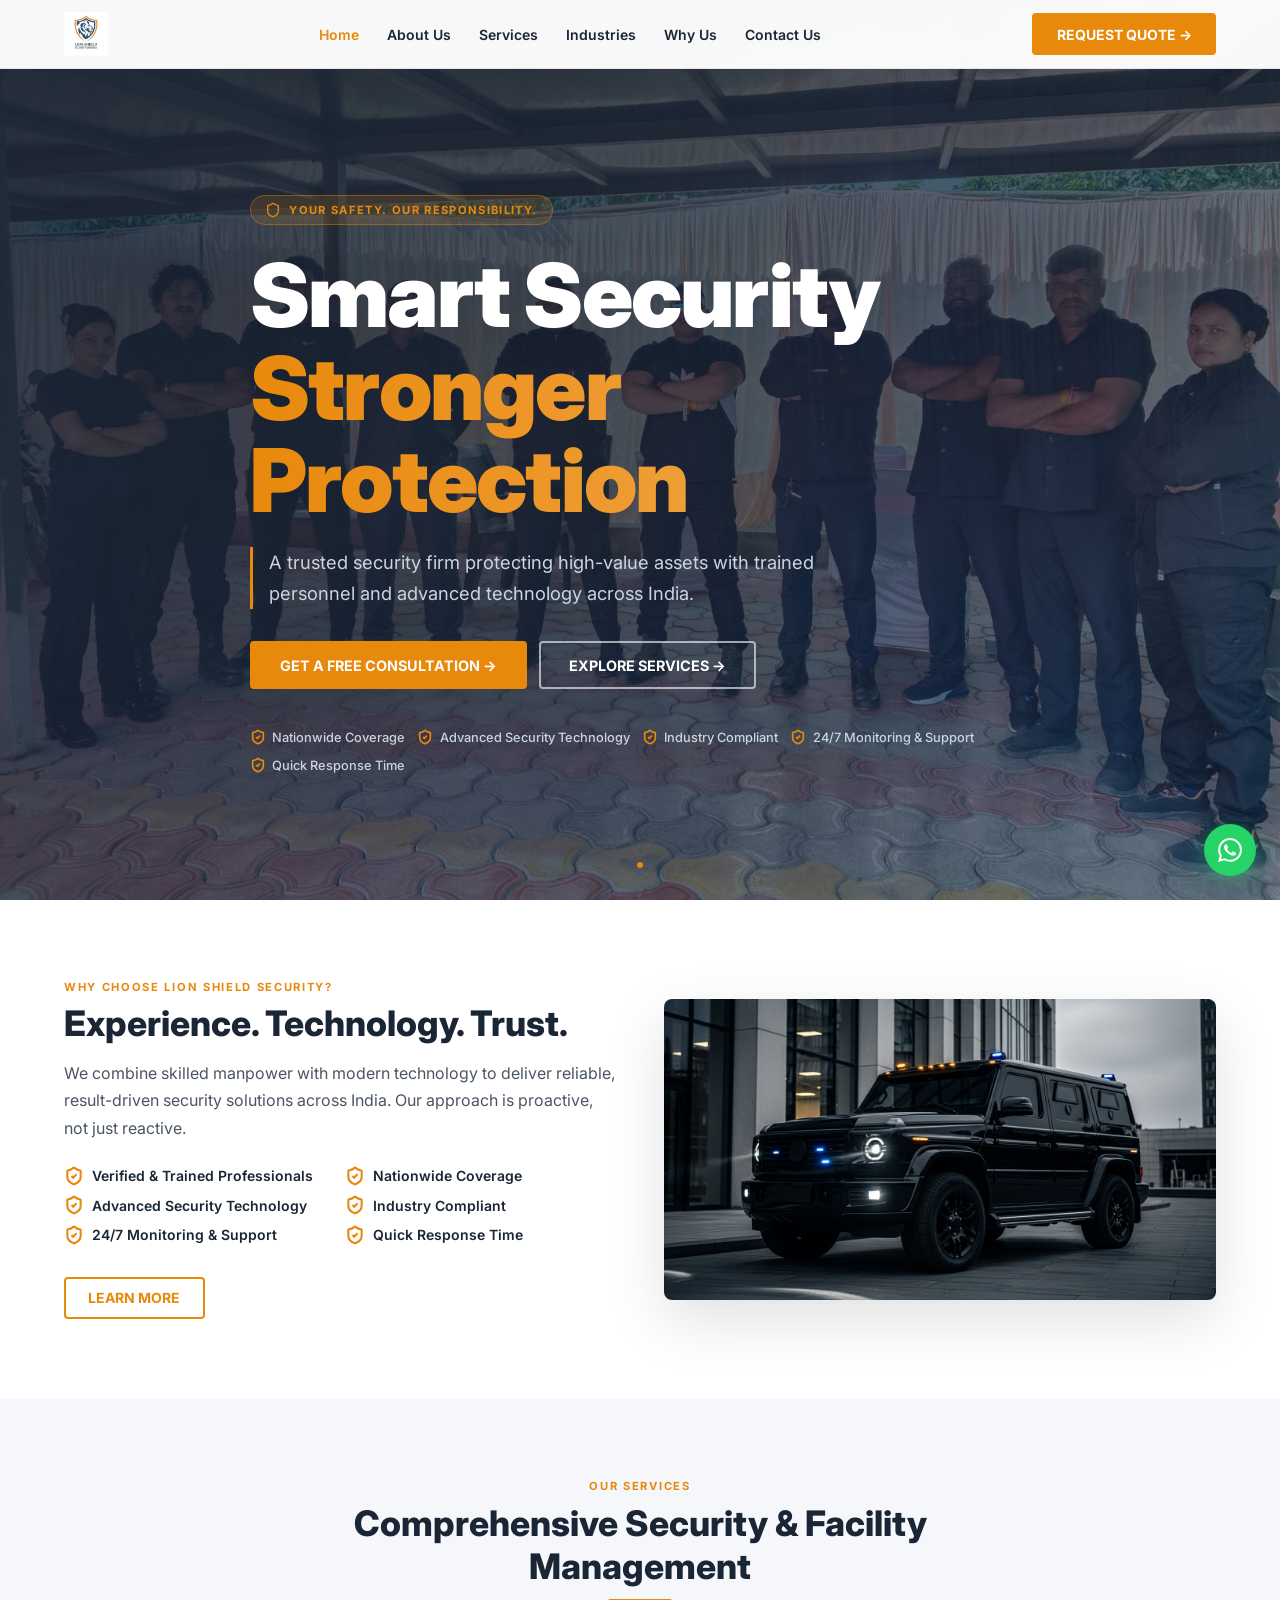
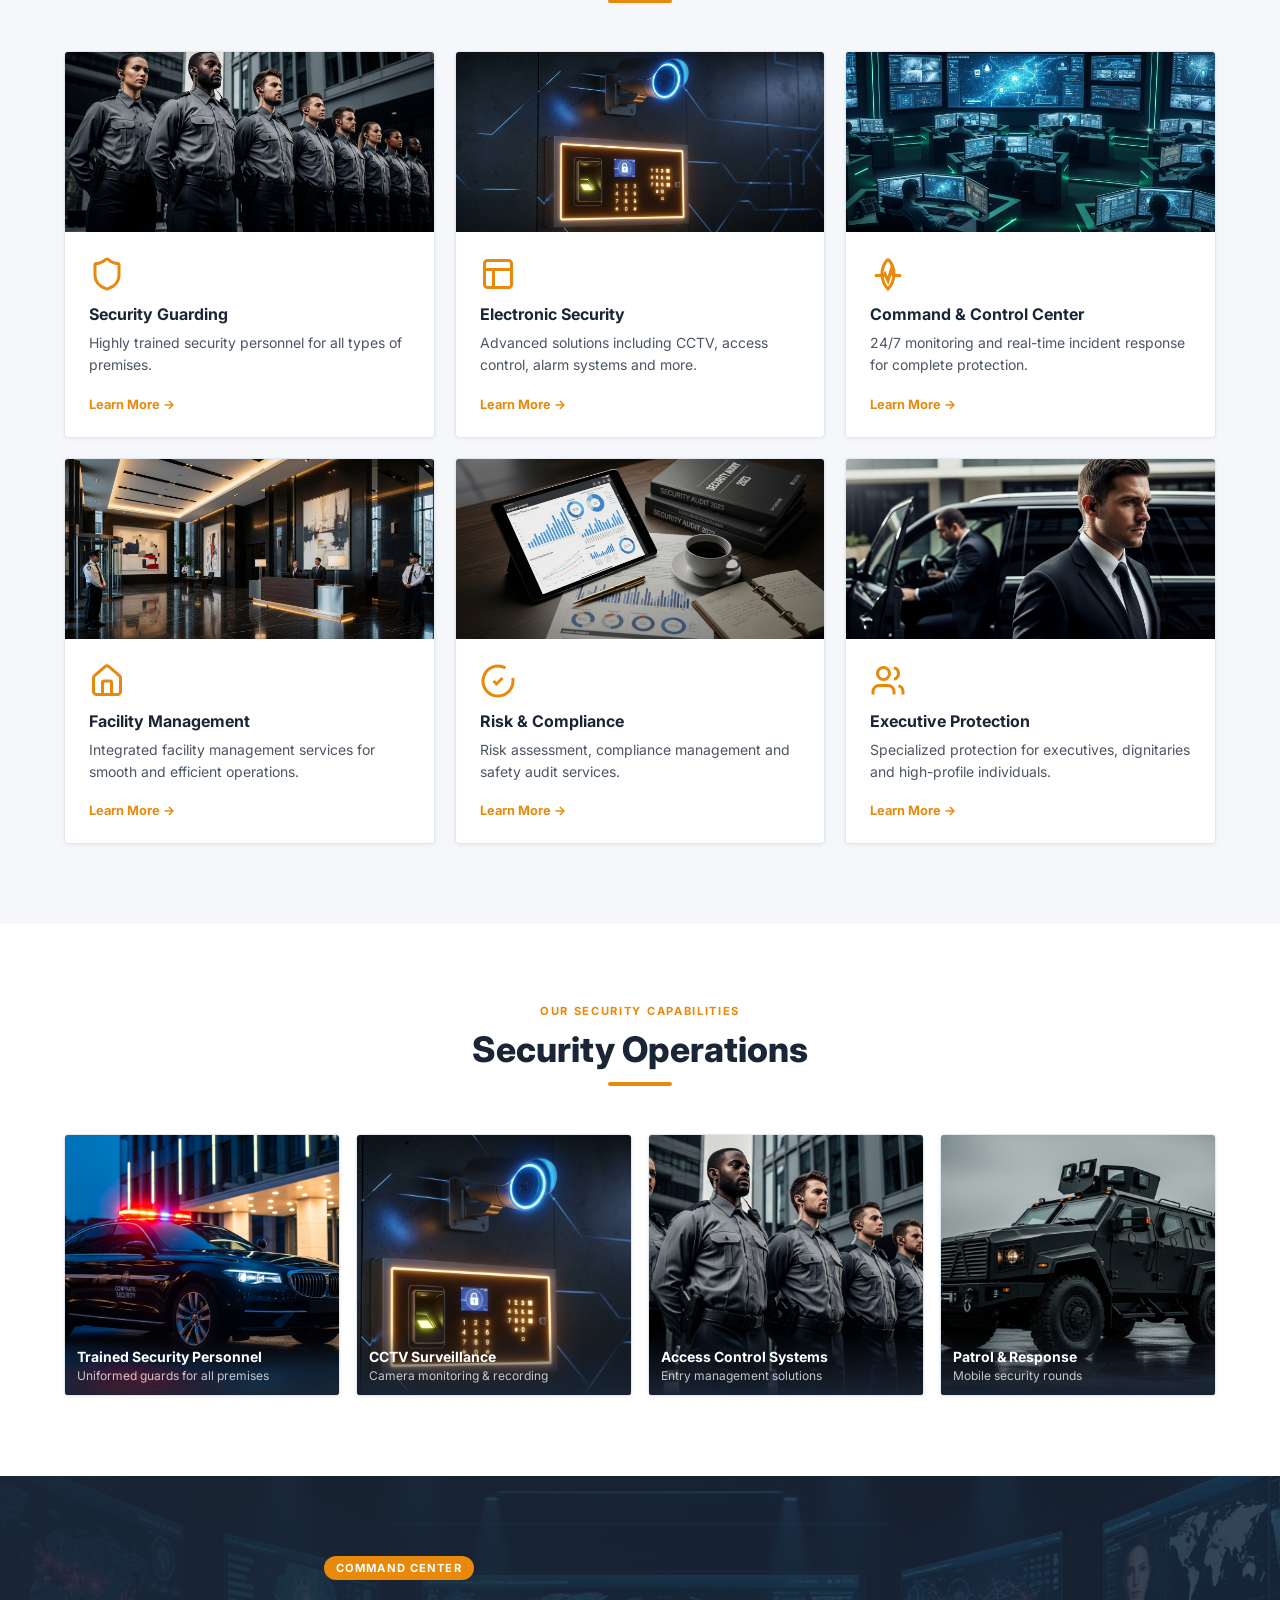
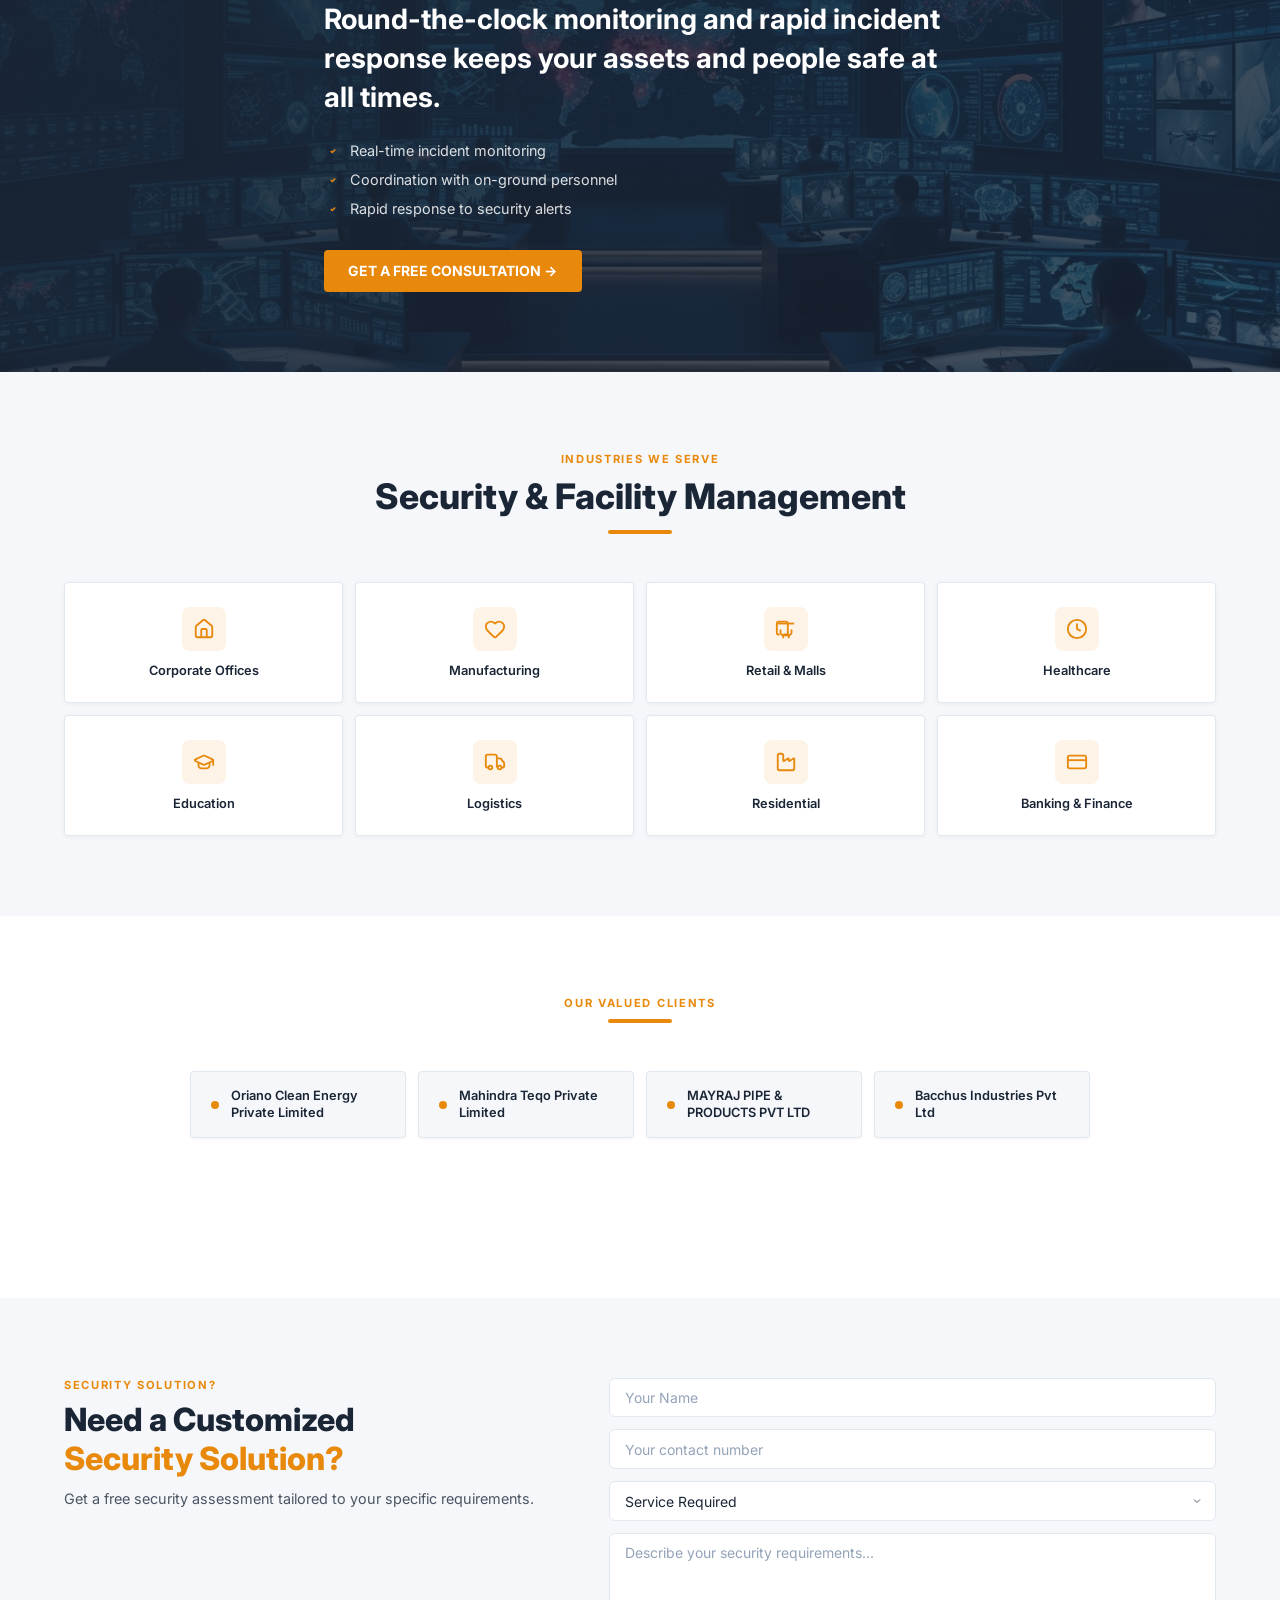
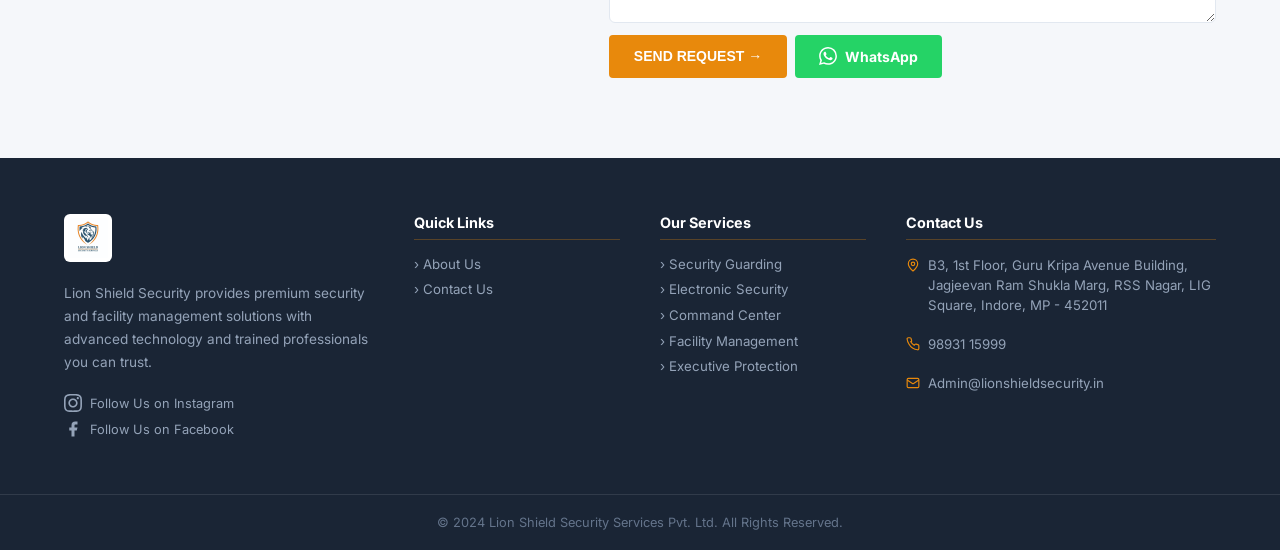
==== commit fe4f468f: "Remove trusted heading, client company names section title, office hours" ====
--- a/index.html
+++ b/index.html
@@ -365,7 +365,6 @@
   <div class="container">
     <div class="section-header">
       <div class="section-label">Our Valued Clients</div>
-      <h2 class="section-title">Trusted by Leading Organizations</h2>
       <div class="title-bar mx-auto"></div>
     </div>
     <div class="clients-grid">
--- a/style.css
+++ b/style.css
@@ -237,7 +237,7 @@
 .footer-grid { display: grid; grid-template-columns: 1fr; gap: 2.5rem; margin-bottom: 3rem; }
 @media (min-width: 768px) { .footer-grid { grid-template-columns: 1.5fr 1fr 1fr 1.5fr; } }
 .footer-brand p { font-size: 0.85rem; color: #94a3b8; line-height: 1.7; margin: 1.25rem 0; }
-.footer-logo .logo-img { height: 48px; filter: brightness(0) invert(1); }
+.footer-logo .logo-img { height: 48px; background: #fff; border-radius: 6px; padding: 4px; }
 .footer-social { display: inline-flex; align-items: center; gap: 0.5rem; font-size: 0.8rem; color: #94a3b8; transition: color 0.2s; margin-bottom: 0.5rem; }
 .footer-brand { display: flex; flex-direction: column; }
 .footer-social:hover { color: var(--accent); }
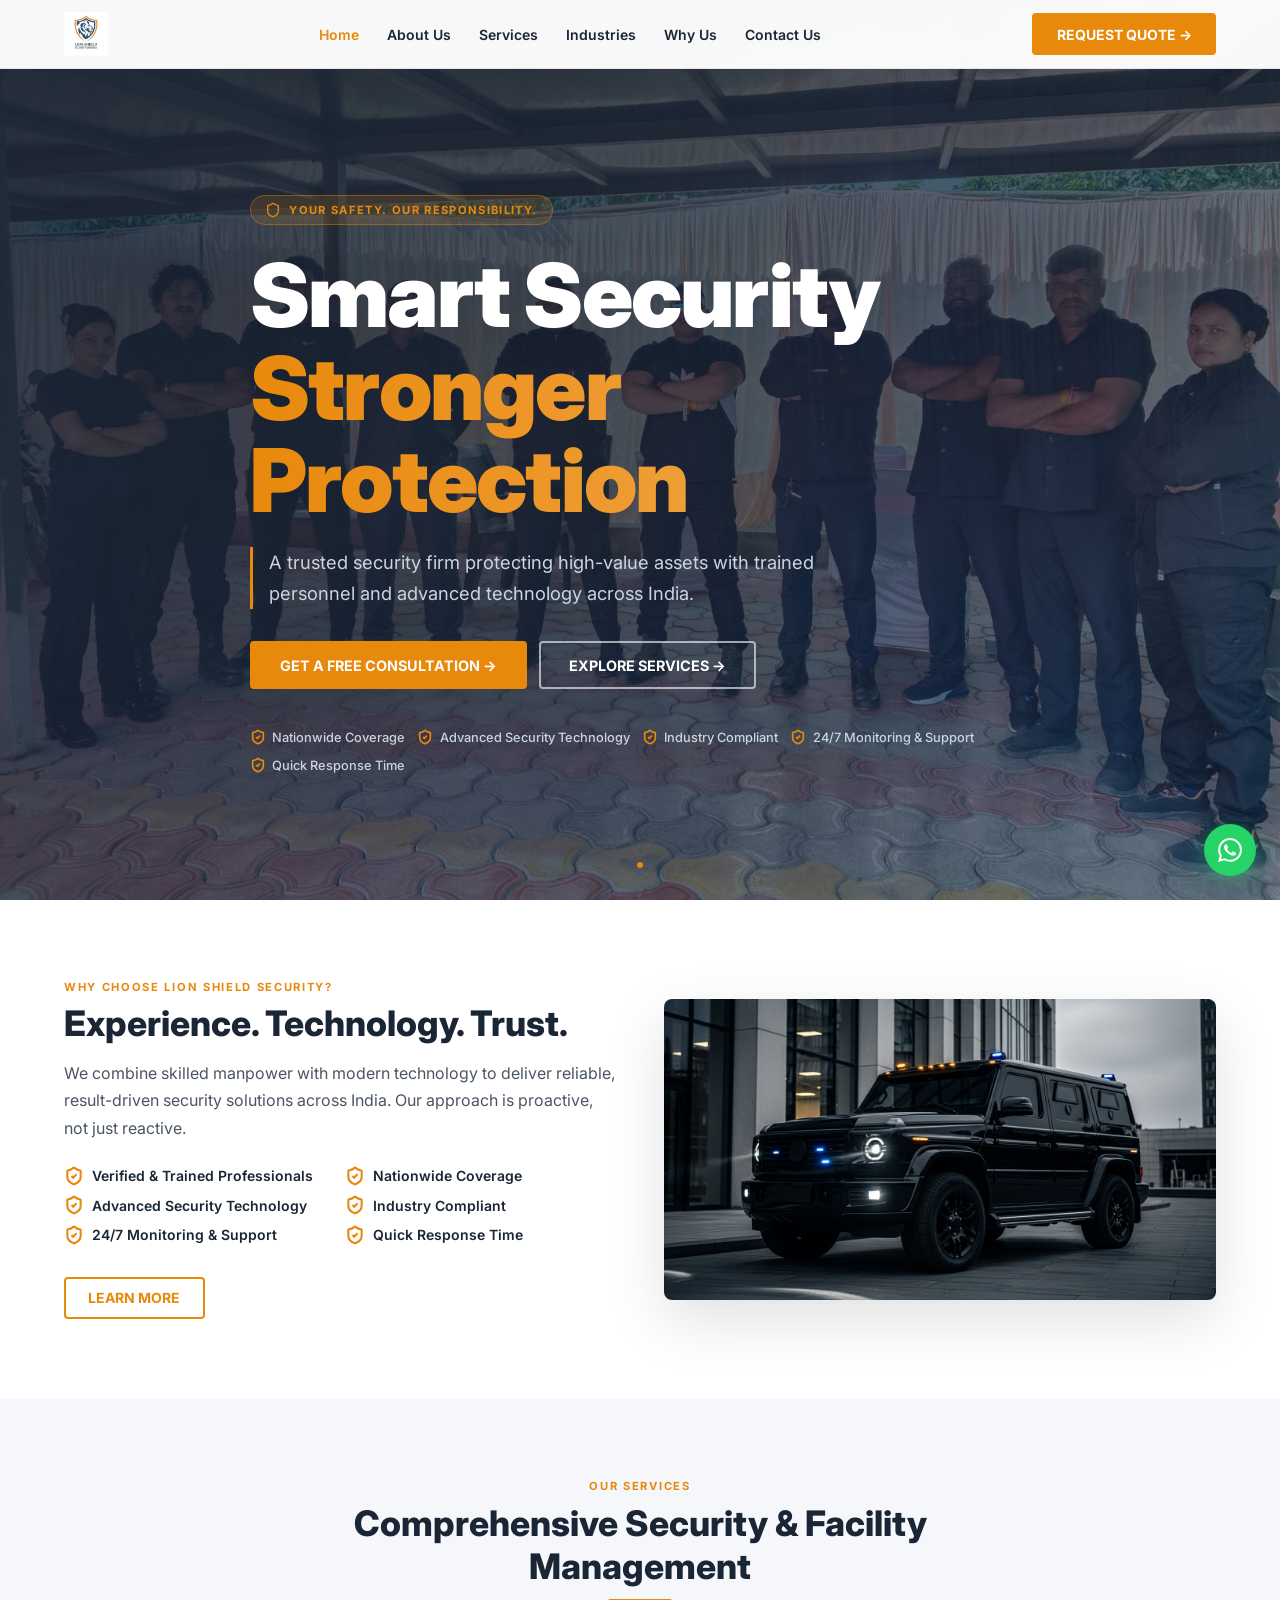
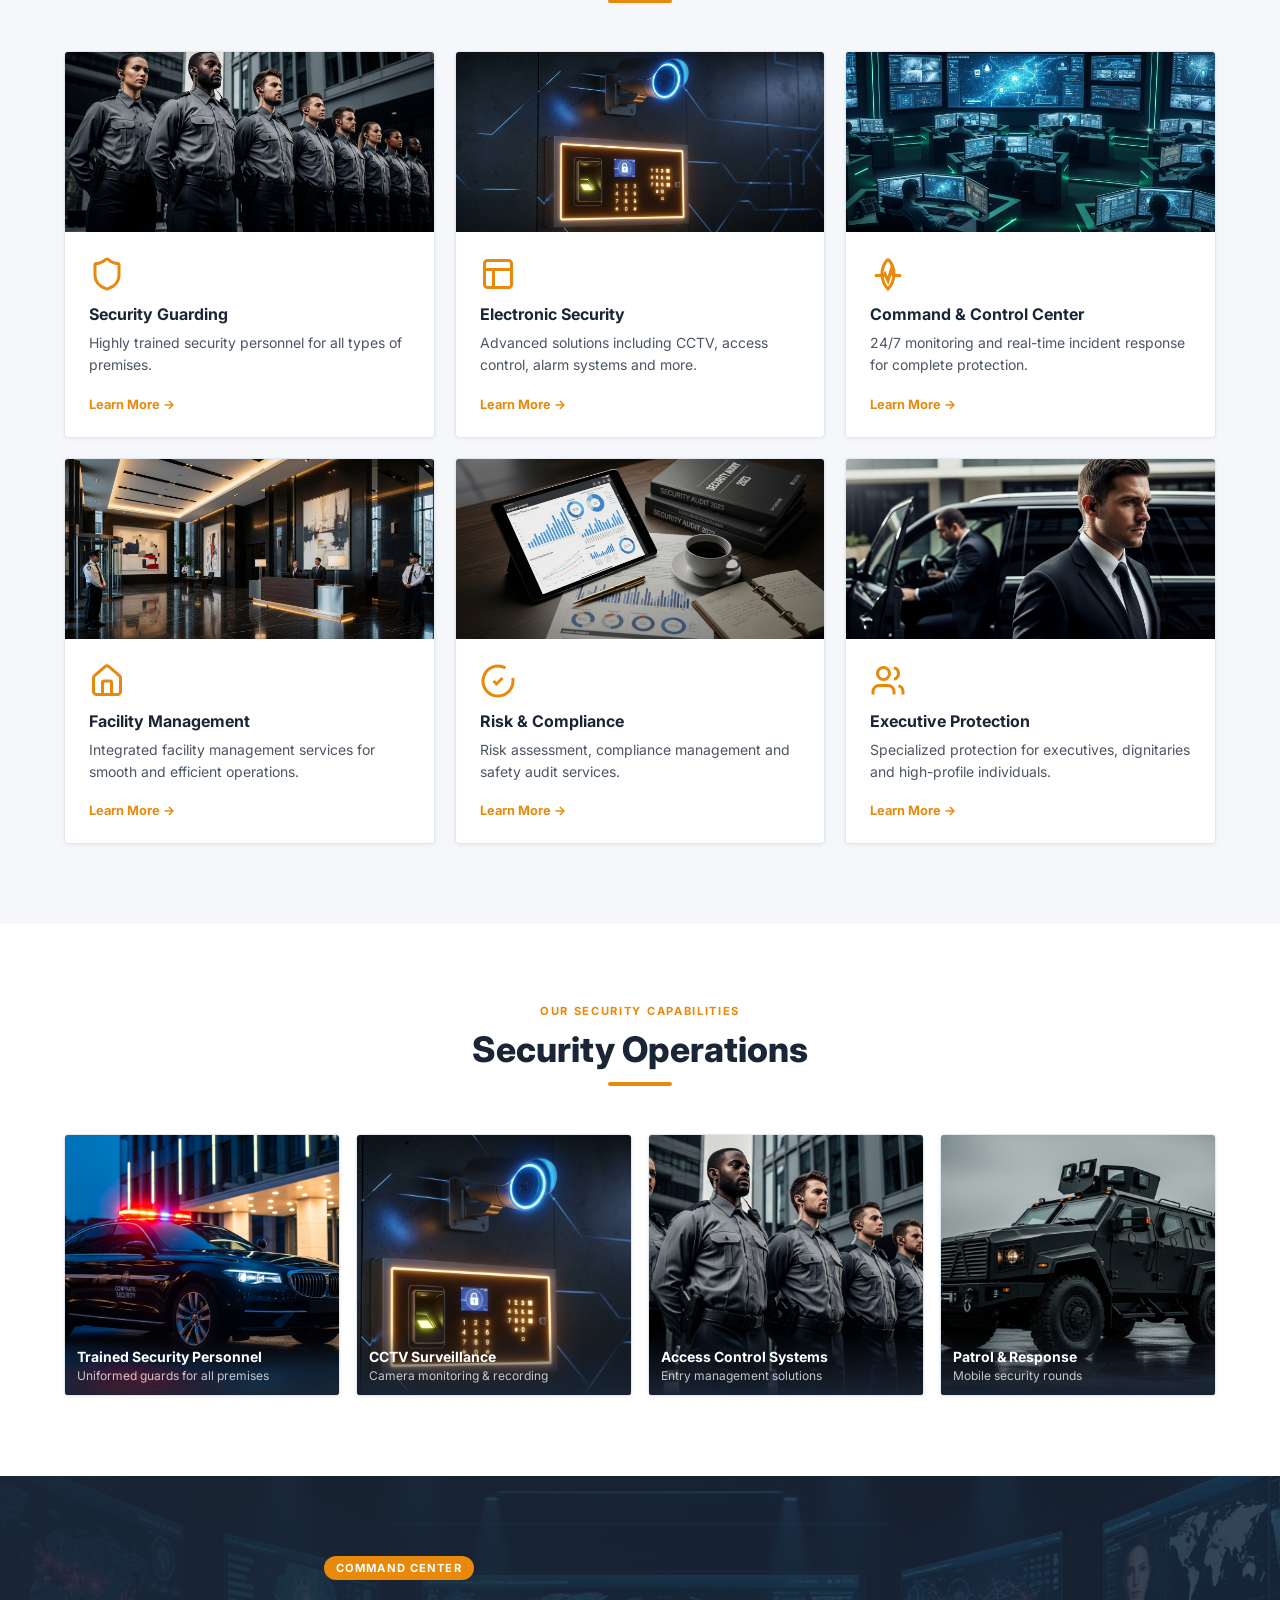
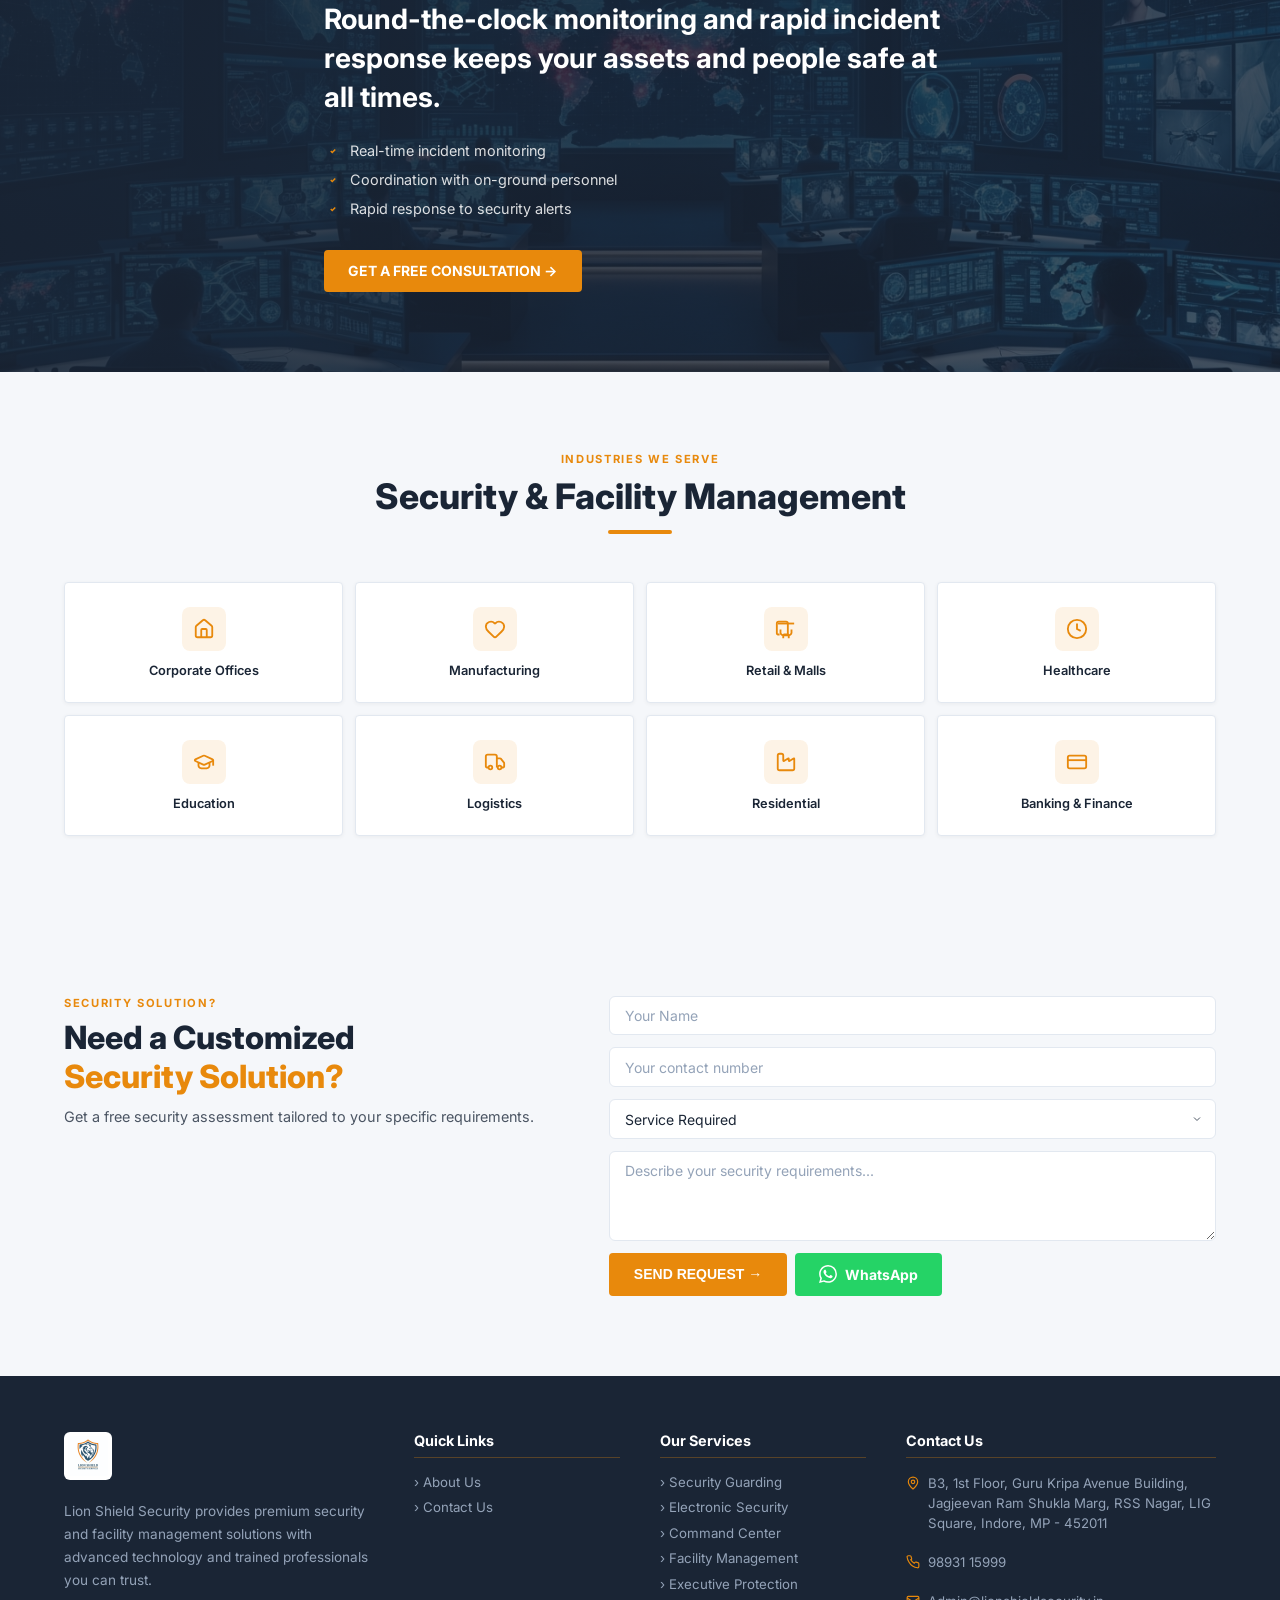
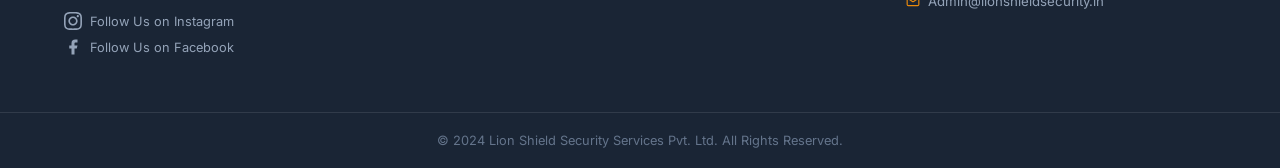
==== commit 2b6638a7: "Remove Our Valued Clients section" ====
--- a/index.html
+++ b/index.html
@@ -360,25 +360,6 @@
   </div>
 </section>
 
-<!-- CLIENTS -->
-<section class="clients section-pad bg-white">
-  <div class="container">
-    <div class="section-header">
-      <div class="section-label">Our Valued Clients</div>
-      <div class="title-bar mx-auto"></div>
-    </div>
-    <div class="clients-grid">
-      <div class="client-card fade-in"><div class="client-dot"></div><span>Oriano Clean Energy Private Limited</span></div>
-      <div class="client-card fade-in"><div class="client-dot"></div><span>Mahindra Teqo Private Limited</span></div>
-      <div class="client-card fade-in"><div class="client-dot"></div><span>MAYRAJ PIPE & PRODUCTS PVT LTD</span></div>
-      <div class="client-card fade-in"><div class="client-dot"></div><span>Bacchus Industries Pvt Ltd</span></div>
-      <div class="client-card fade-in"><div class="client-dot"></div><span>Iscon Balaji Foods PVT LTD, Ujjain</span></div>
-      <div class="client-card fade-in"><div class="client-dot"></div><span>UTL Ratlam</span></div>
-      <div class="client-card fade-in"><div class="client-dot"></div><span>The Iconic Multicuisine Resort, Ujjain</span></div>
-      <div class="client-card fade-in"><div class="client-dot"></div><span>Gupta Traders, Indore</span></div>
-    </div>
-  </div>
-</section>
 
 <!-- CTA / REQUEST QUOTE -->
 <section class="cta-section section-pad bg-light">
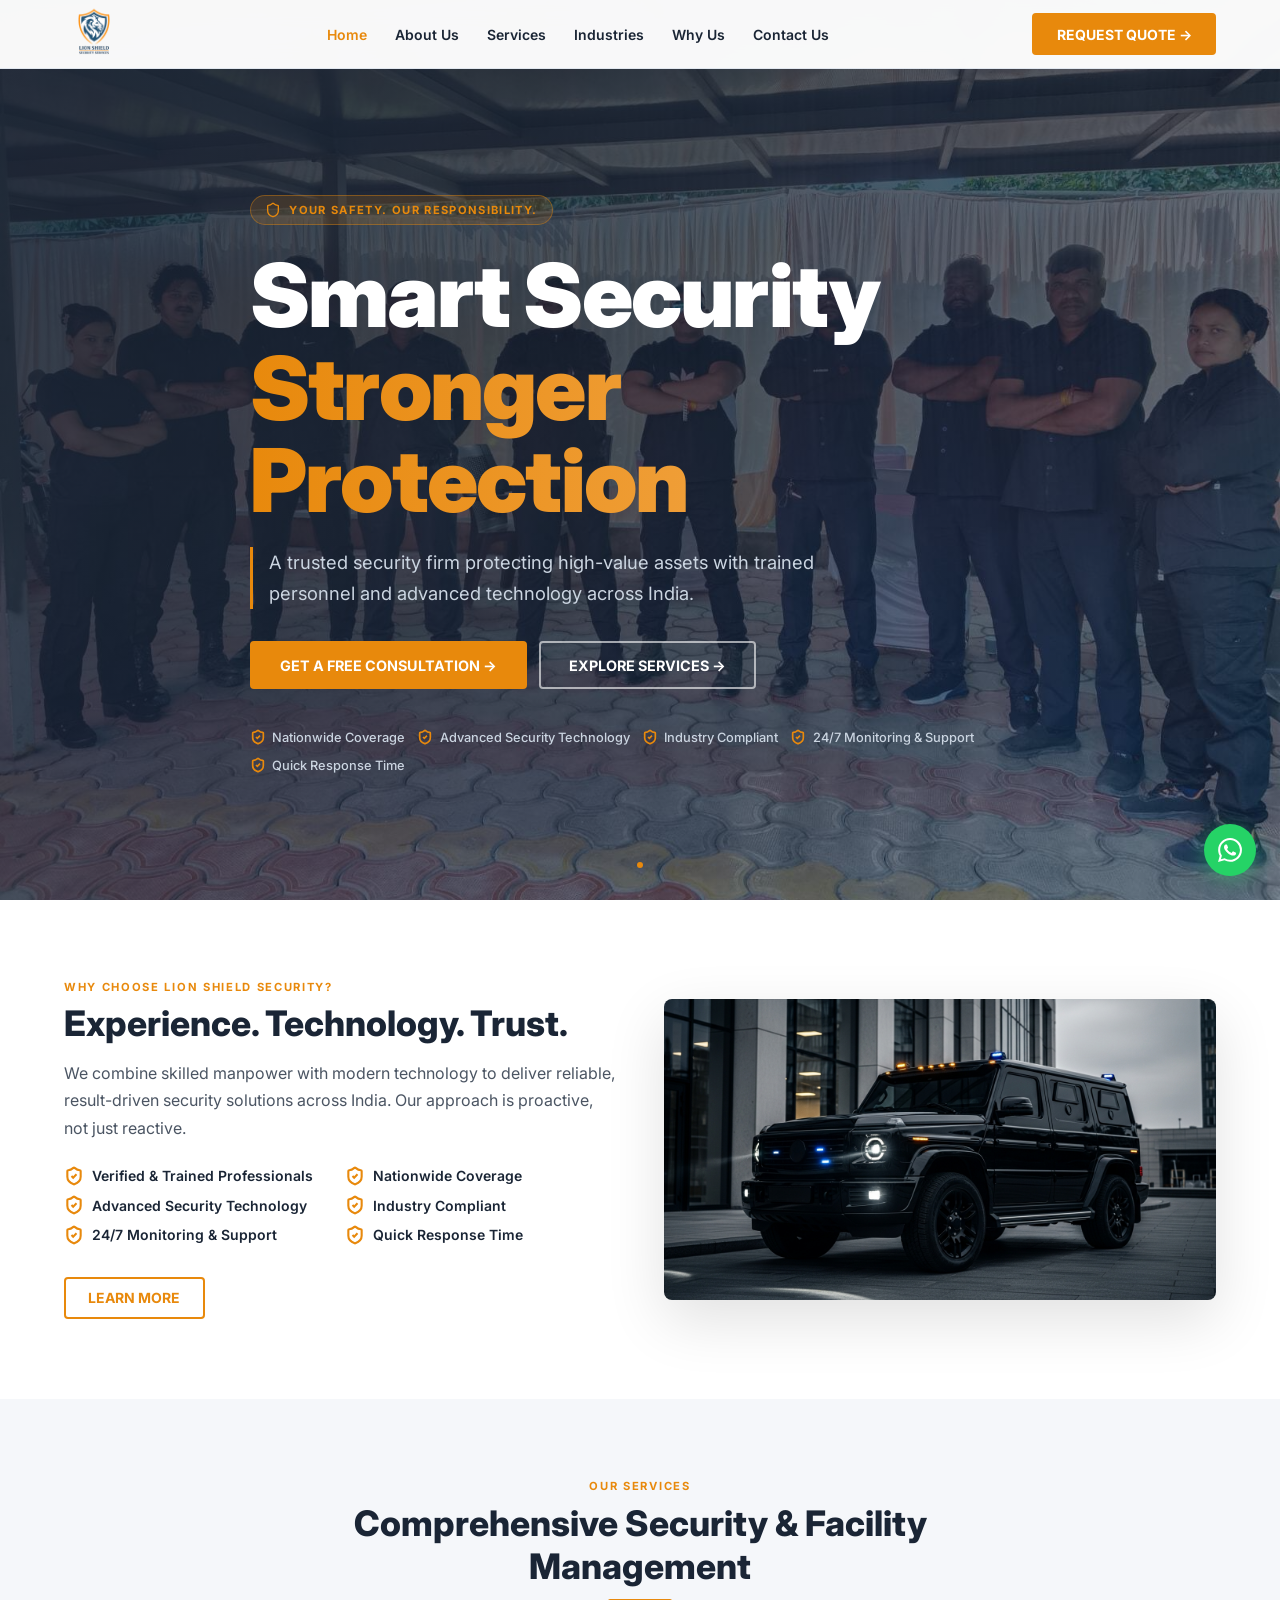
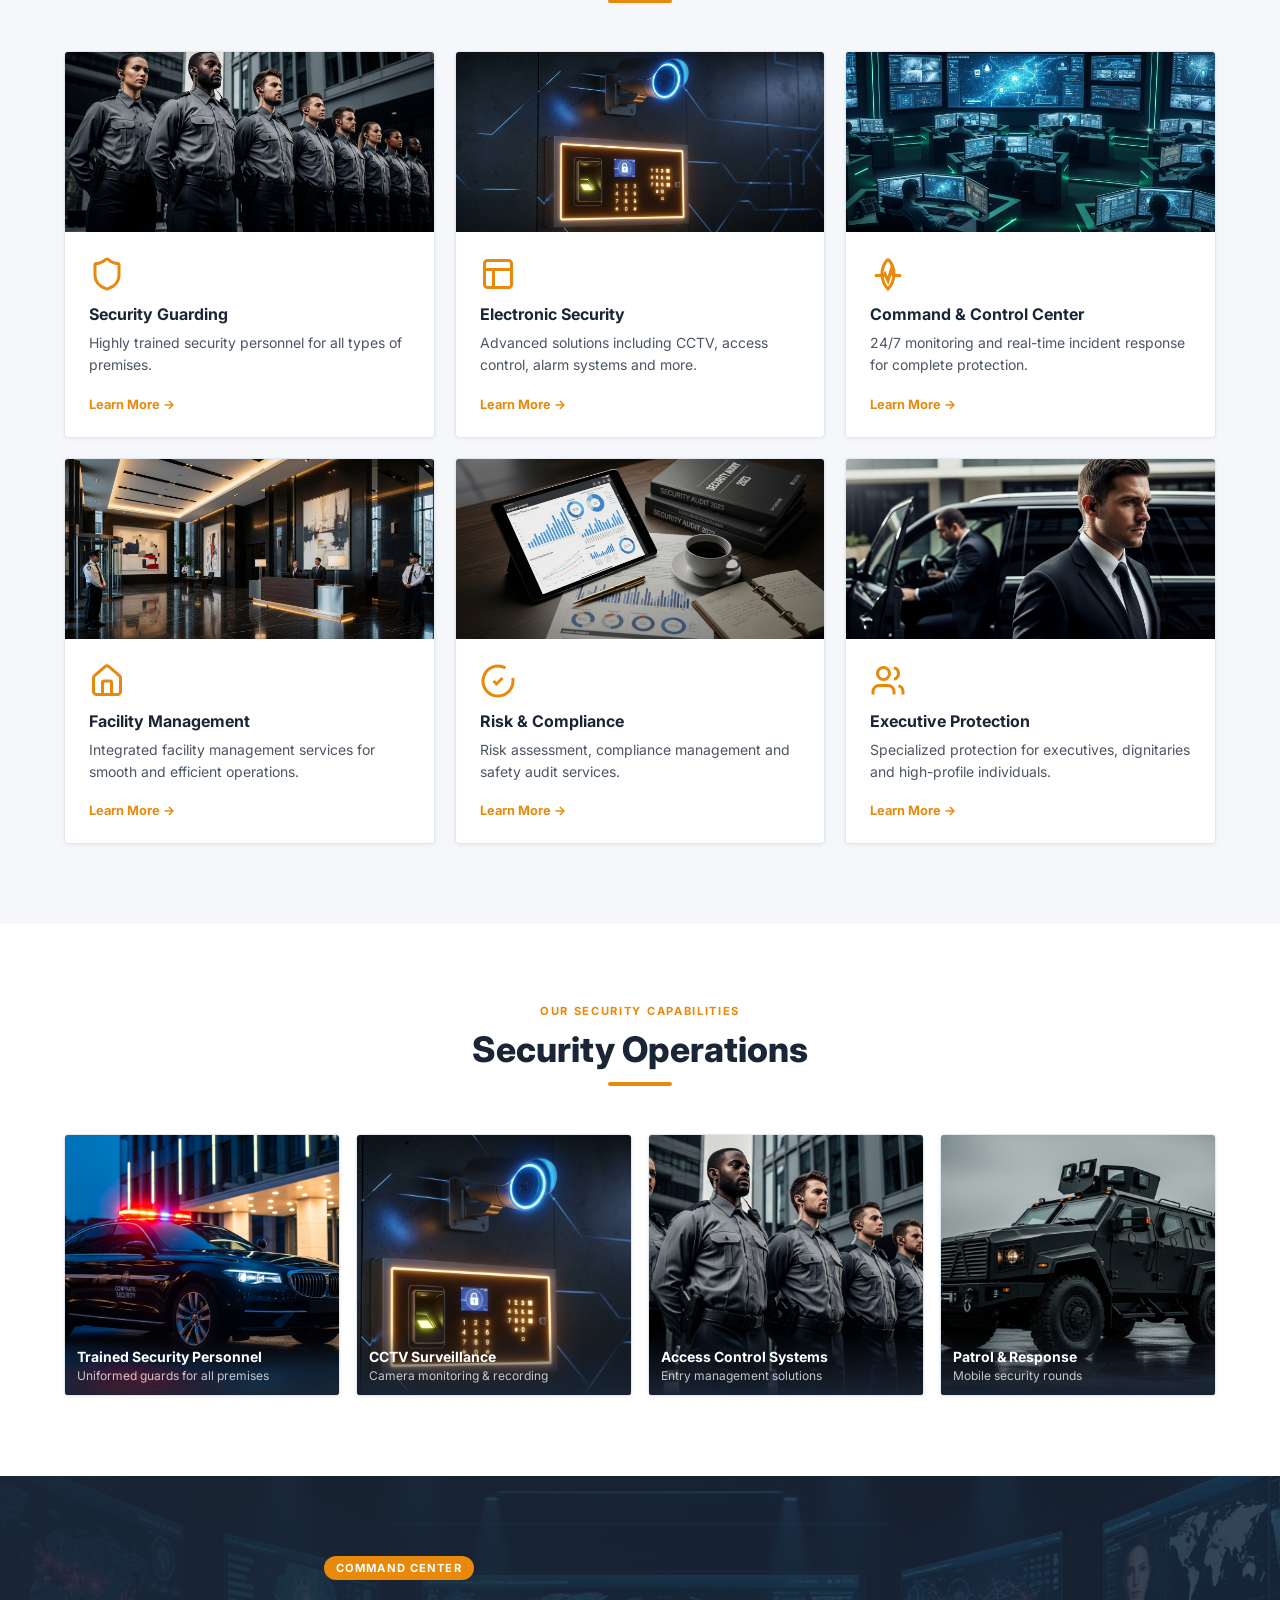
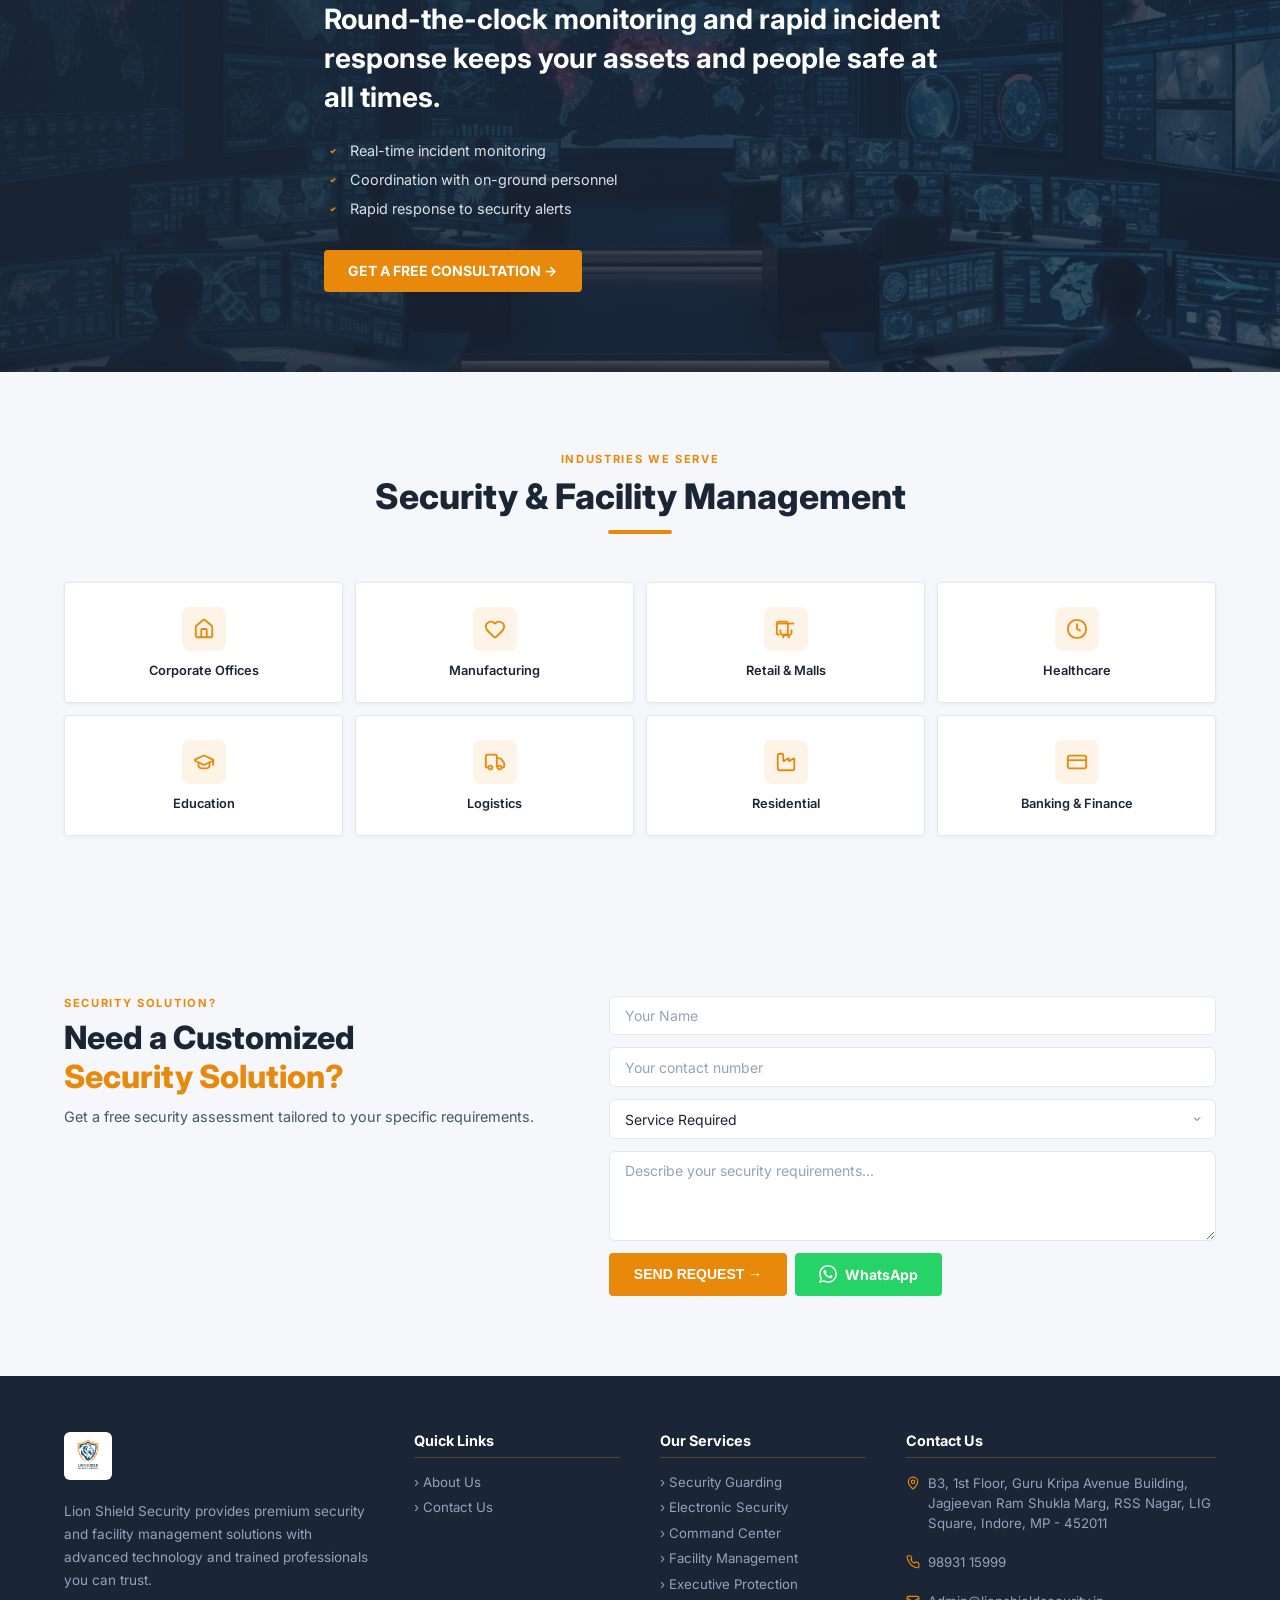
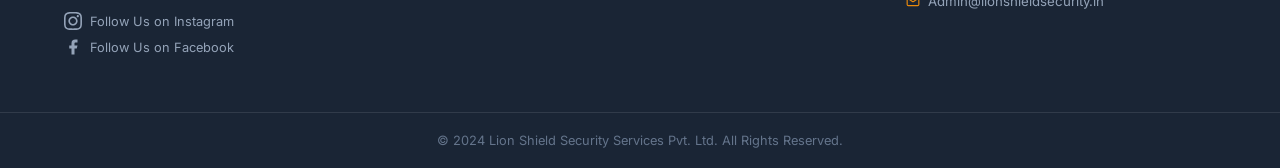
==== commit 6482ad4b: "Use nav_logo.png in navbar" ====
--- a/index.html
+++ b/index.html
@@ -17,7 +17,7 @@
 <header class="navbar" id="navbar">
   <div class="container nav-inner">
     <a href="index.html" class="logo">
-      <img src="logo.jpeg" alt="Lion Shield Security" class="logo-img" />
+      <img src="nav_logo.png" alt="Lion Shield Security" class="logo-img" />
     </a>
     <nav class="nav-links">
       <a href="index.html" class="nav-link active">Home</a>
@@ -400,7 +400,7 @@
   <div class="container footer-grid">
     <div class="footer-brand">
       <div class="logo footer-logo">
-        <img src="logo.jpeg" alt="Lion Shield Security" class="logo-img" />
+        <img src="nav_logo.png" alt="Lion Shield Security" class="logo-img" />
       </div>
       <p>Lion Shield Security provides premium security and facility management solutions with advanced technology and trained professionals you can trust.</p>
       <a href="https://www.instagram.com/lion_shield_mp?igsh=a2U0Y2tpaGhpNG1w" target="_blank" class="footer-social">
--- a/style.css
+++ b/style.css
@@ -72,7 +72,7 @@
 .nav-inner { display: flex; align-items: center; justify-content: space-between; height: 68px; gap: 1rem; }
 
 .logo { display: flex; align-items: center; }
-.logo-img { height: 44px; width: auto; object-fit: contain; display: block; }
+.logo-img { height: 60px; width: auto; object-fit: contain; display: block; }
 
 .nav-links { display: none; align-items: center; gap: 1.75rem; }
 @media (min-width: 1024px) { .nav-links { display: flex; } }
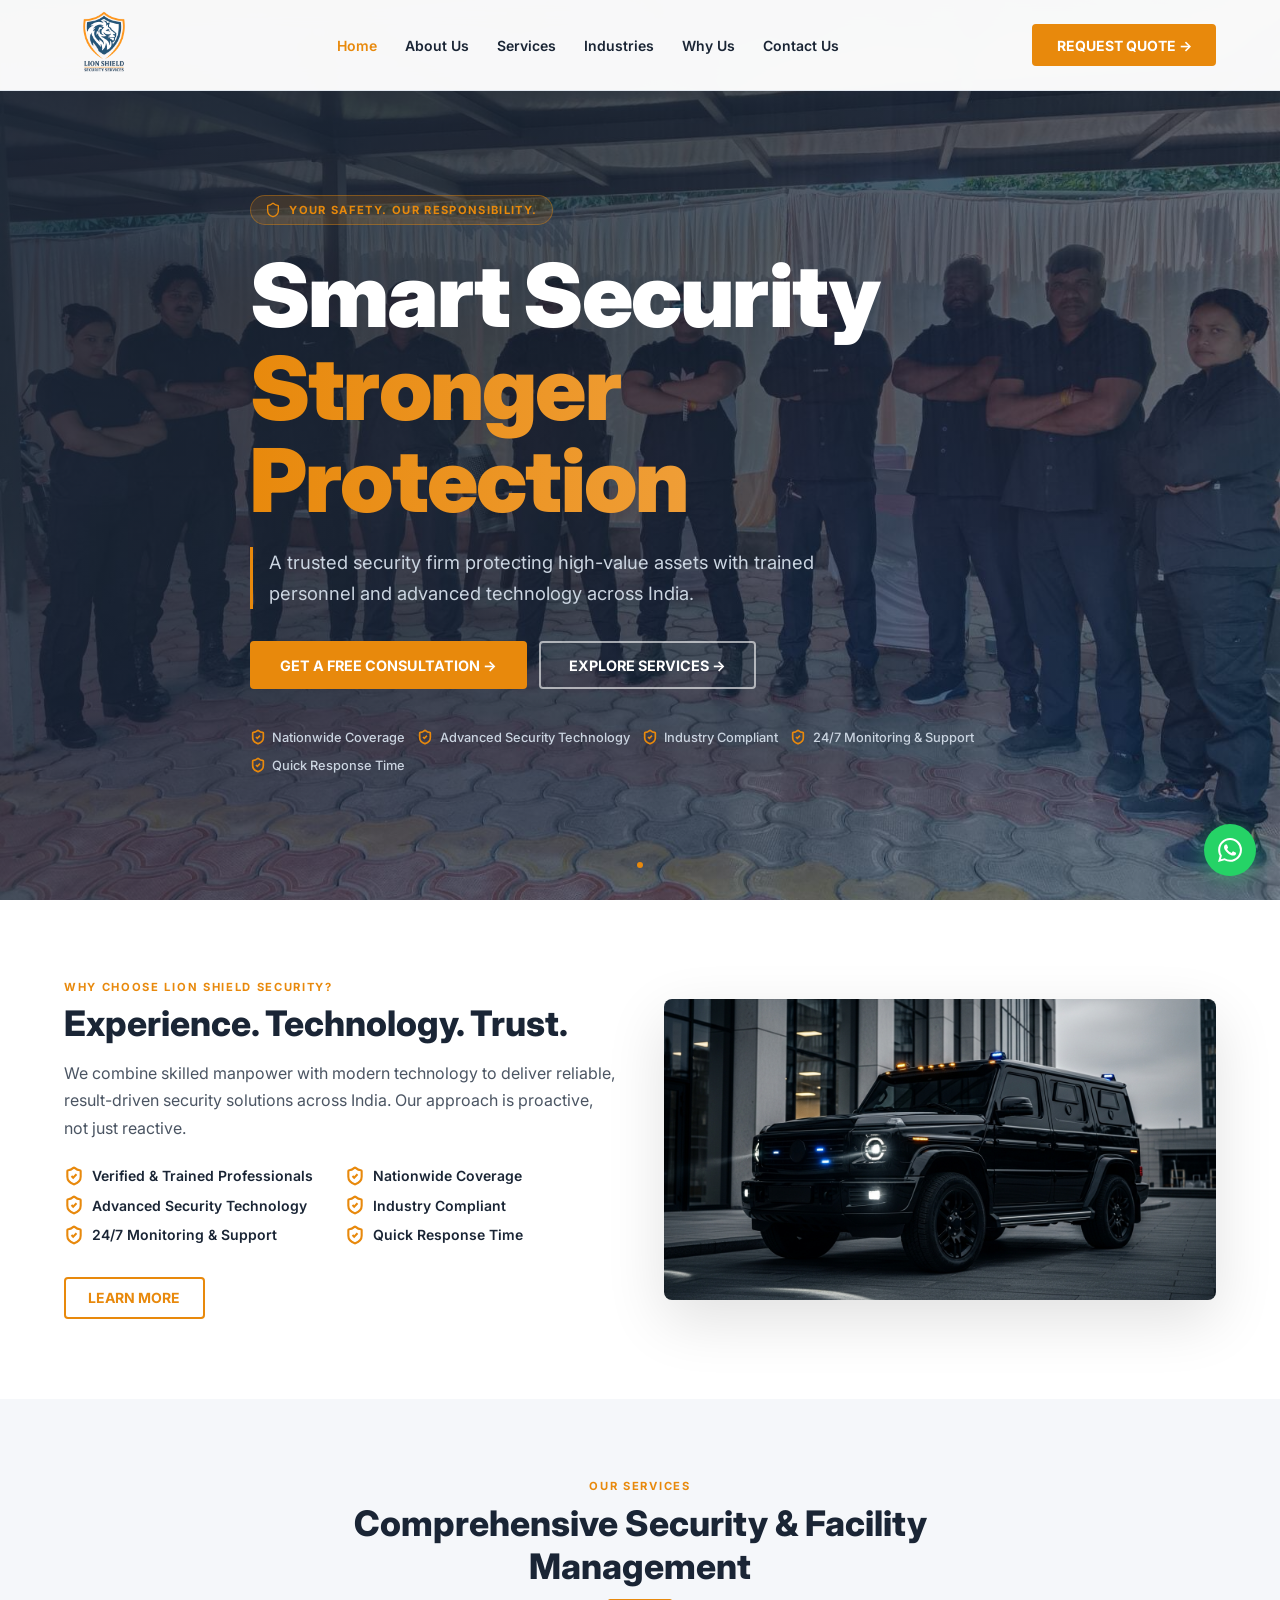
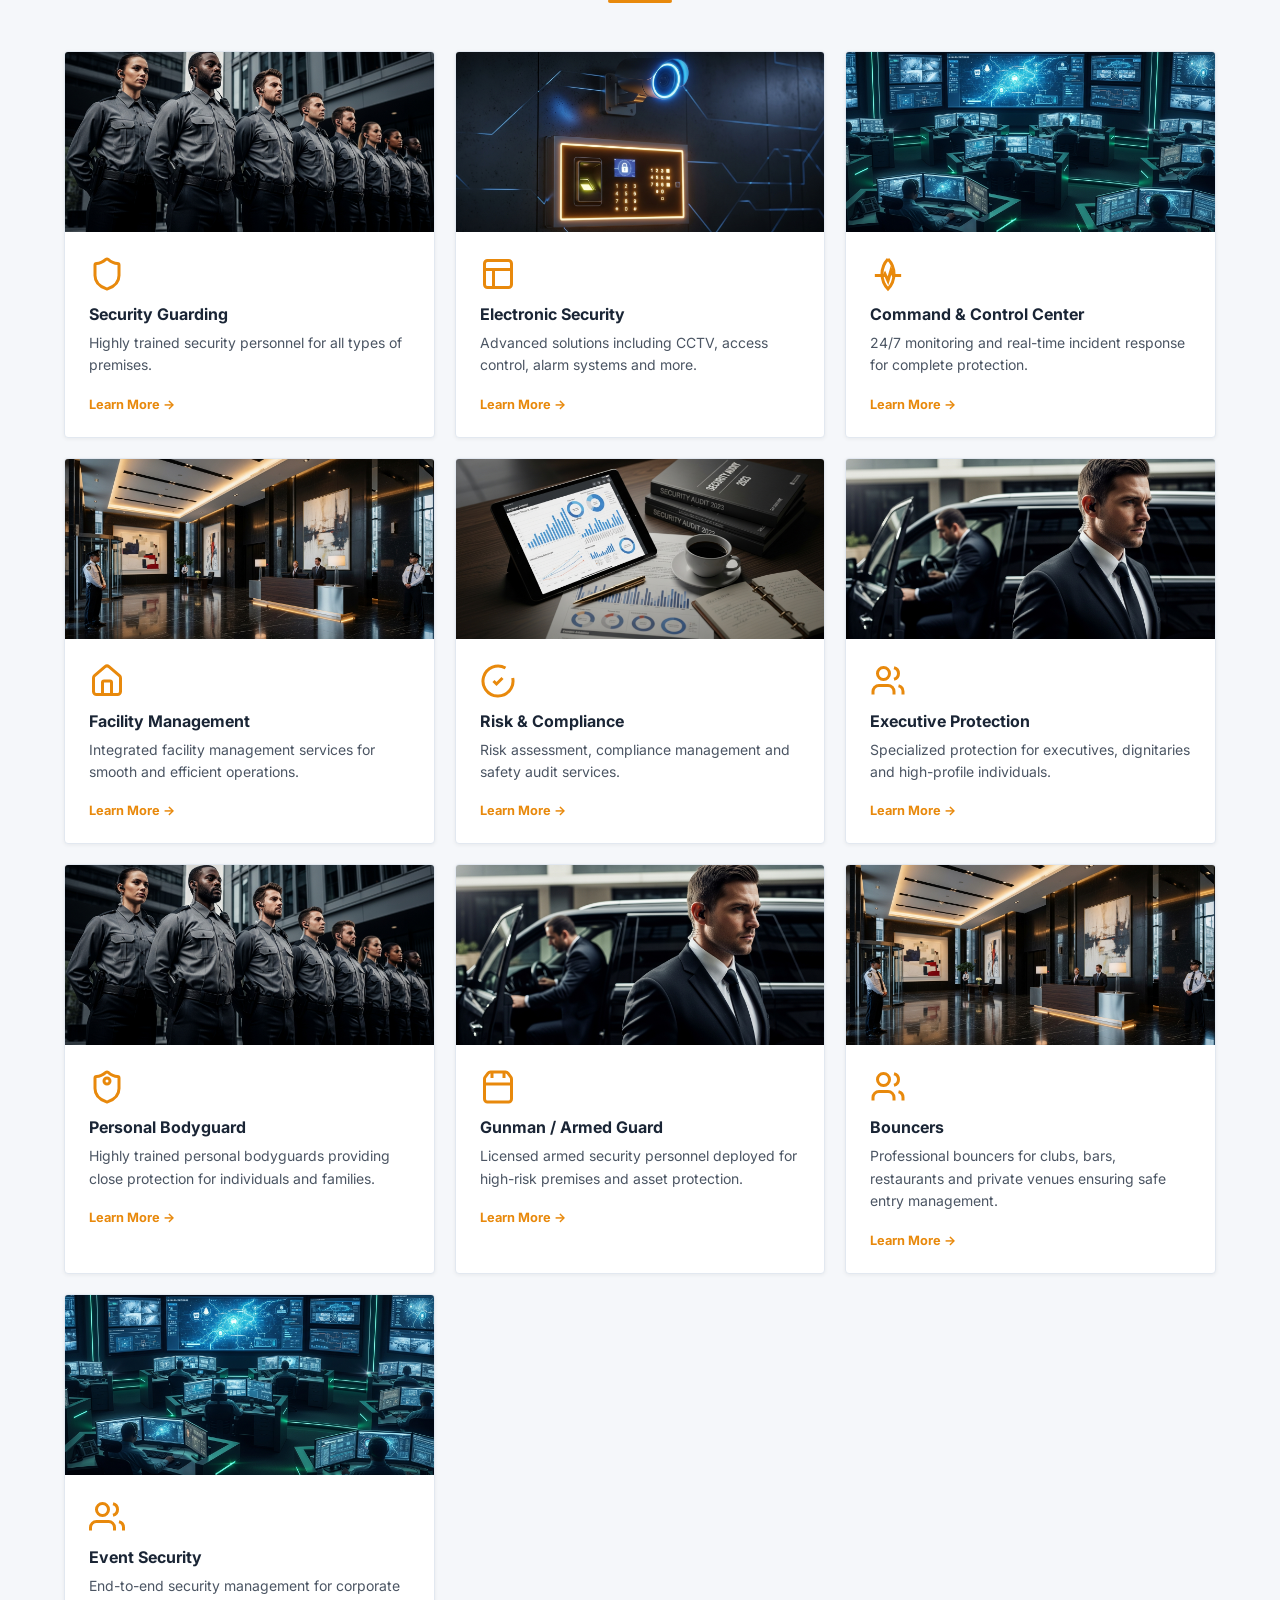
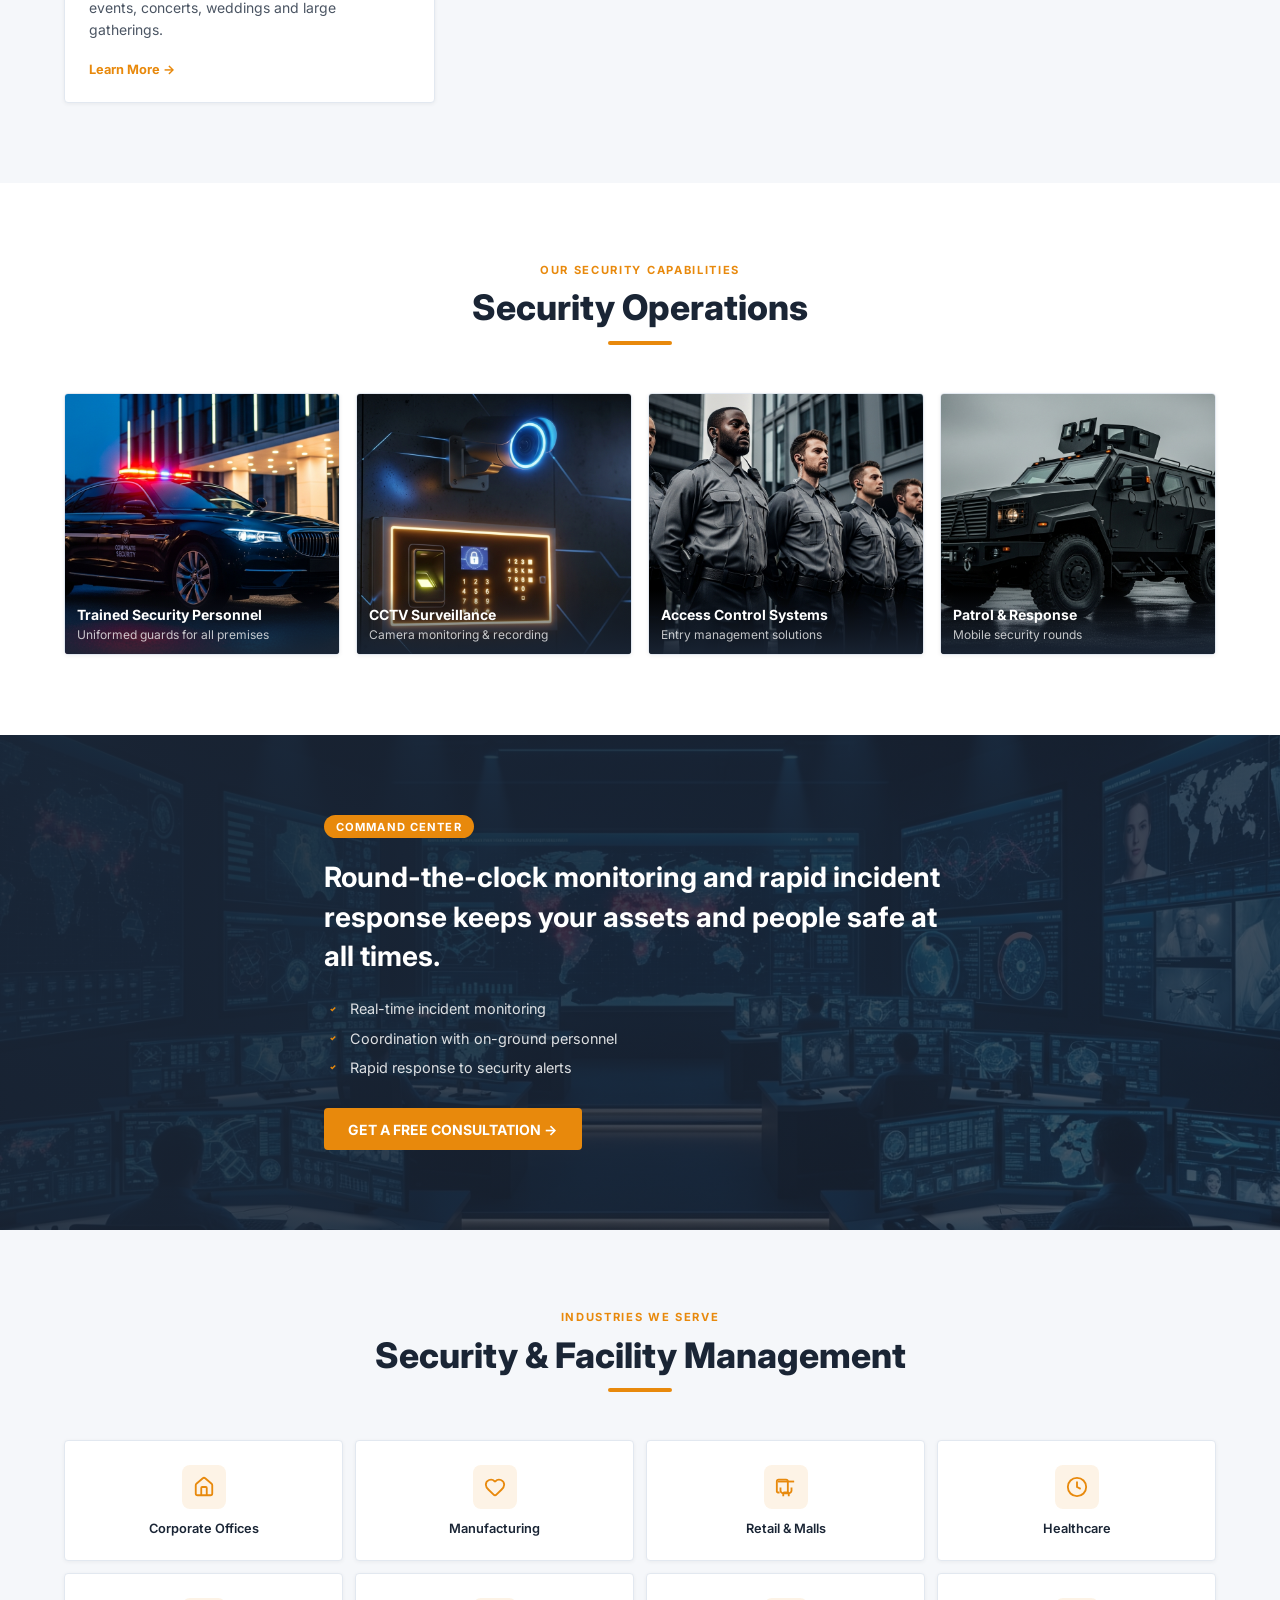
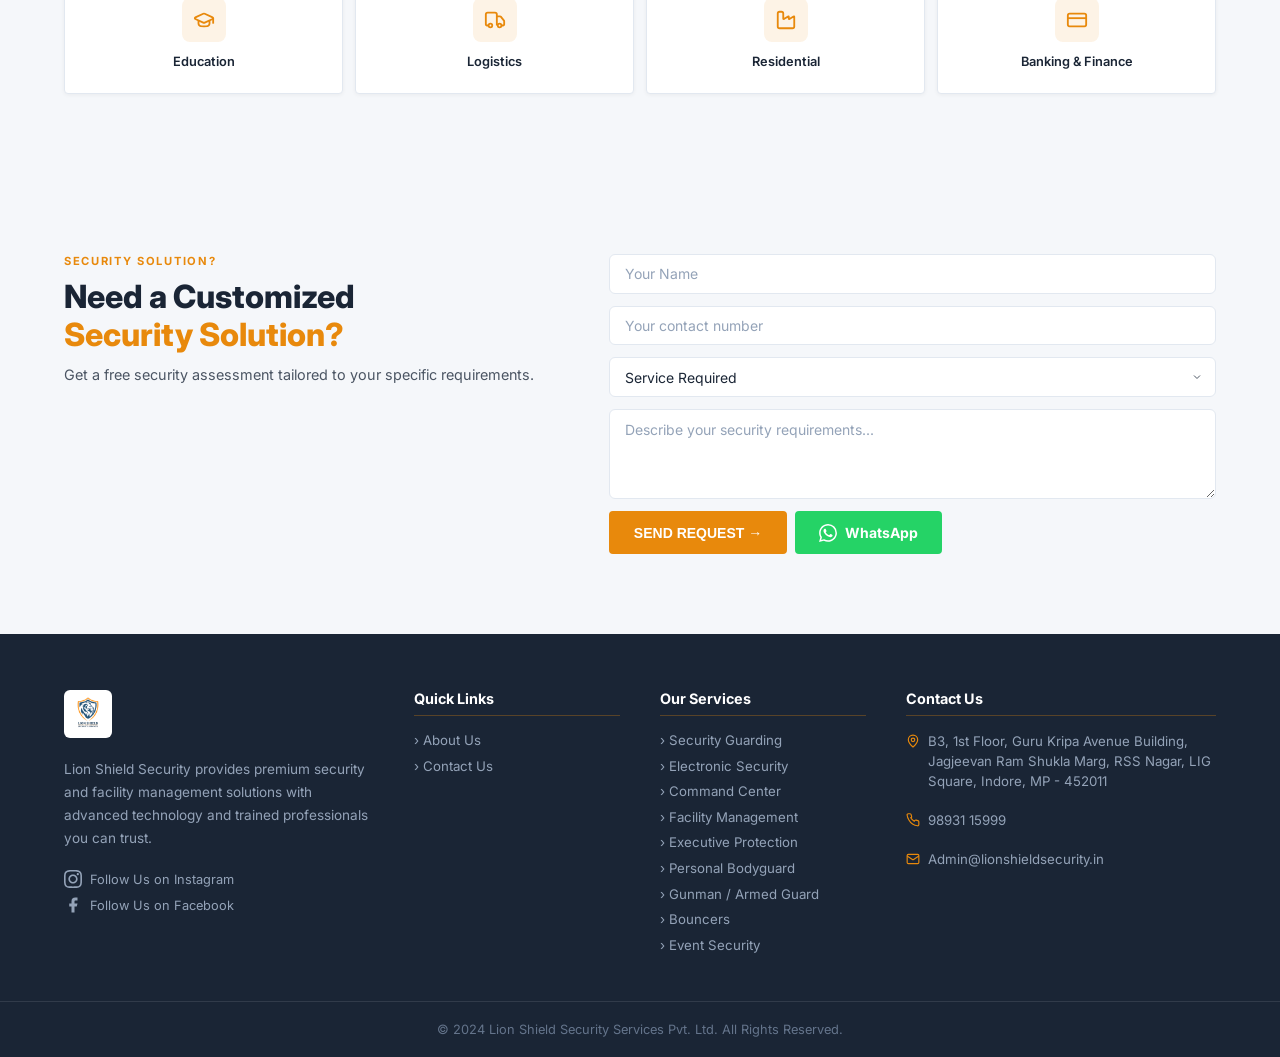
==== commit 4a7d4559: "Add Personal Bodyguard, Gunman, Bouncers, Event Security services" ====
--- a/index.html
+++ b/index.html
@@ -218,6 +218,58 @@
           </div>
           <h3>Executive Protection</h3>
           <p>Specialized protection for executives, dignitaries and high-profile individuals.</p>
+          <a href="contact.html" class="service-link">Learn More →</a>
+        </div>
+      </div>
+      <div class="service-card fade-in">
+        <div class="service-img">
+          <img src="images/service-guarding.png" alt="Personal Bodyguard" />
+        </div>
+        <div class="service-body">
+          <div class="service-icon">
+            <svg viewBox="0 0 24 24" fill="none" stroke="currentColor" stroke-width="2"><path d="M20 13c0 5-3.5 7.5-7.66 8.95a1 1 0 0 1-.67-.01C7.5 20.5 4 18 4 13V6a1 1 0 0 1 1-1c2 0 4.5-1.2 6.24-2.72a1.17 1.17 0 0 1 1.52 0C14.51 3.81 17 5 19 5a1 1 0 0 1 1 1z"/><circle cx="12" cy="8" r="2"/></svg>
+          </div>
+          <h3>Personal Bodyguard</h3>
+          <p>Highly trained personal bodyguards providing close protection for individuals and families.</p>
+          <a href="contact.html" class="service-link">Learn More →</a>
+        </div>
+      </div>
+      <div class="service-card fade-in">
+        <div class="service-img">
+          <img src="images/service-executive.png" alt="Gunman Security" />
+        </div>
+        <div class="service-body">
+          <div class="service-icon">
+            <svg viewBox="0 0 24 24" fill="none" stroke="currentColor" stroke-width="2"><path d="M3.4 5.467a2 2 0 0 0-.4 1.2V20a2 2 0 0 0 2 2h14a2 2 0 0 0 2-2V6.667a2 2 0 0 0-.4-1.2l-2-2.667A2 2 0 0 0 17 2H7a2 2 0 0 0-1.6.8z"/><path d="M8 2v4"/><path d="M16 2v4"/><path d="M2 10h20"/></svg>
+          </div>
+          <h3>Gunman / Armed Guard</h3>
+          <p>Licensed armed security personnel deployed for high-risk premises and asset protection.</p>
+          <a href="contact.html" class="service-link">Learn More →</a>
+        </div>
+      </div>
+      <div class="service-card fade-in">
+        <div class="service-img">
+          <img src="images/service-facility.png" alt="Bouncers" />
+        </div>
+        <div class="service-body">
+          <div class="service-icon">
+            <svg viewBox="0 0 24 24" fill="none" stroke="currentColor" stroke-width="2"><path d="M16 21v-2a4 4 0 0 0-4-4H6a4 4 0 0 0-4 4v2"/><circle cx="9" cy="7" r="4"/><path d="M22 21v-2a4 4 0 0 0-3-3.87"/><path d="M16 3.128a4 4 0 0 1 0 7.744"/></svg>
+          </div>
+          <h3>Bouncers</h3>
+          <p>Professional bouncers for clubs, bars, restaurants and private venues ensuring safe entry management.</p>
+          <a href="contact.html" class="service-link">Learn More →</a>
+        </div>
+      </div>
+      <div class="service-card fade-in">
+        <div class="service-img">
+          <img src="images/service-command.png" alt="Event Security" />
+        </div>
+        <div class="service-body">
+          <div class="service-icon">
+            <svg viewBox="0 0 24 24" fill="none" stroke="currentColor" stroke-width="2"><path d="M17 21v-2a4 4 0 0 0-4-4H5a4 4 0 0 0-4 4v2"/><circle cx="9" cy="7" r="4"/><path d="M23 21v-2a4 4 0 0 0-3-3.87"/><path d="M16 3.13a4 4 0 0 1 0 7.75"/></svg>
+          </div>
+          <h3>Event Security</h3>
+          <p>End-to-end security management for corporate events, concerts, weddings and large gatherings.</p>
           <a href="contact.html" class="service-link">Learn More →</a>
         </div>
       </div>
@@ -381,6 +433,10 @@
           <option>Facility Management</option>
           <option>Risk & Compliance</option>
           <option>Executive Protection</option>
+            <option>Personal Bodyguard</option>
+            <option>Gunman / Armed Guard</option>
+            <option>Bouncers</option>
+            <option>Event Security</option>
         </select>
         <textarea class="form-input form-textarea" rows="3" placeholder="Describe your security requirements..."></textarea>
         <div class="cta-form-btns">
@@ -427,6 +483,10 @@
         <li><a href="index.html#services">› Command Center</a></li>
         <li><a href="index.html#services">› Facility Management</a></li>
         <li><a href="index.html#services">› Executive Protection</a></li>
+        <li><a href="index.html#services">› Personal Bodyguard</a></li>
+        <li><a href="index.html#services">› Gunman / Armed Guard</a></li>
+        <li><a href="index.html#services">› Bouncers</a></li>
+        <li><a href="index.html#services">› Event Security</a></li>
       </ul>
     </div>
     <div class="footer-col">
--- a/style.css
+++ b/style.css
@@ -69,10 +69,10 @@
   transition: box-shadow 0.3s;
 }
 .navbar.scrolled { box-shadow: 0 2px 20px rgba(0,0,0,0.08); }
-.nav-inner { display: flex; align-items: center; justify-content: space-between; height: 68px; gap: 1rem; }
+.nav-inner { display: flex; align-items: center; justify-content: space-between; height: 90px; gap: 1rem; }
 
 .logo { display: flex; align-items: center; }
-.logo-img { height: 60px; width: auto; object-fit: contain; display: block; }
+.logo-img { height: 80px; width: auto; object-fit: contain; display: block; }
 
 .nav-links { display: none; align-items: center; gap: 1.75rem; }
 @media (min-width: 1024px) { .nav-links { display: flex; } }
